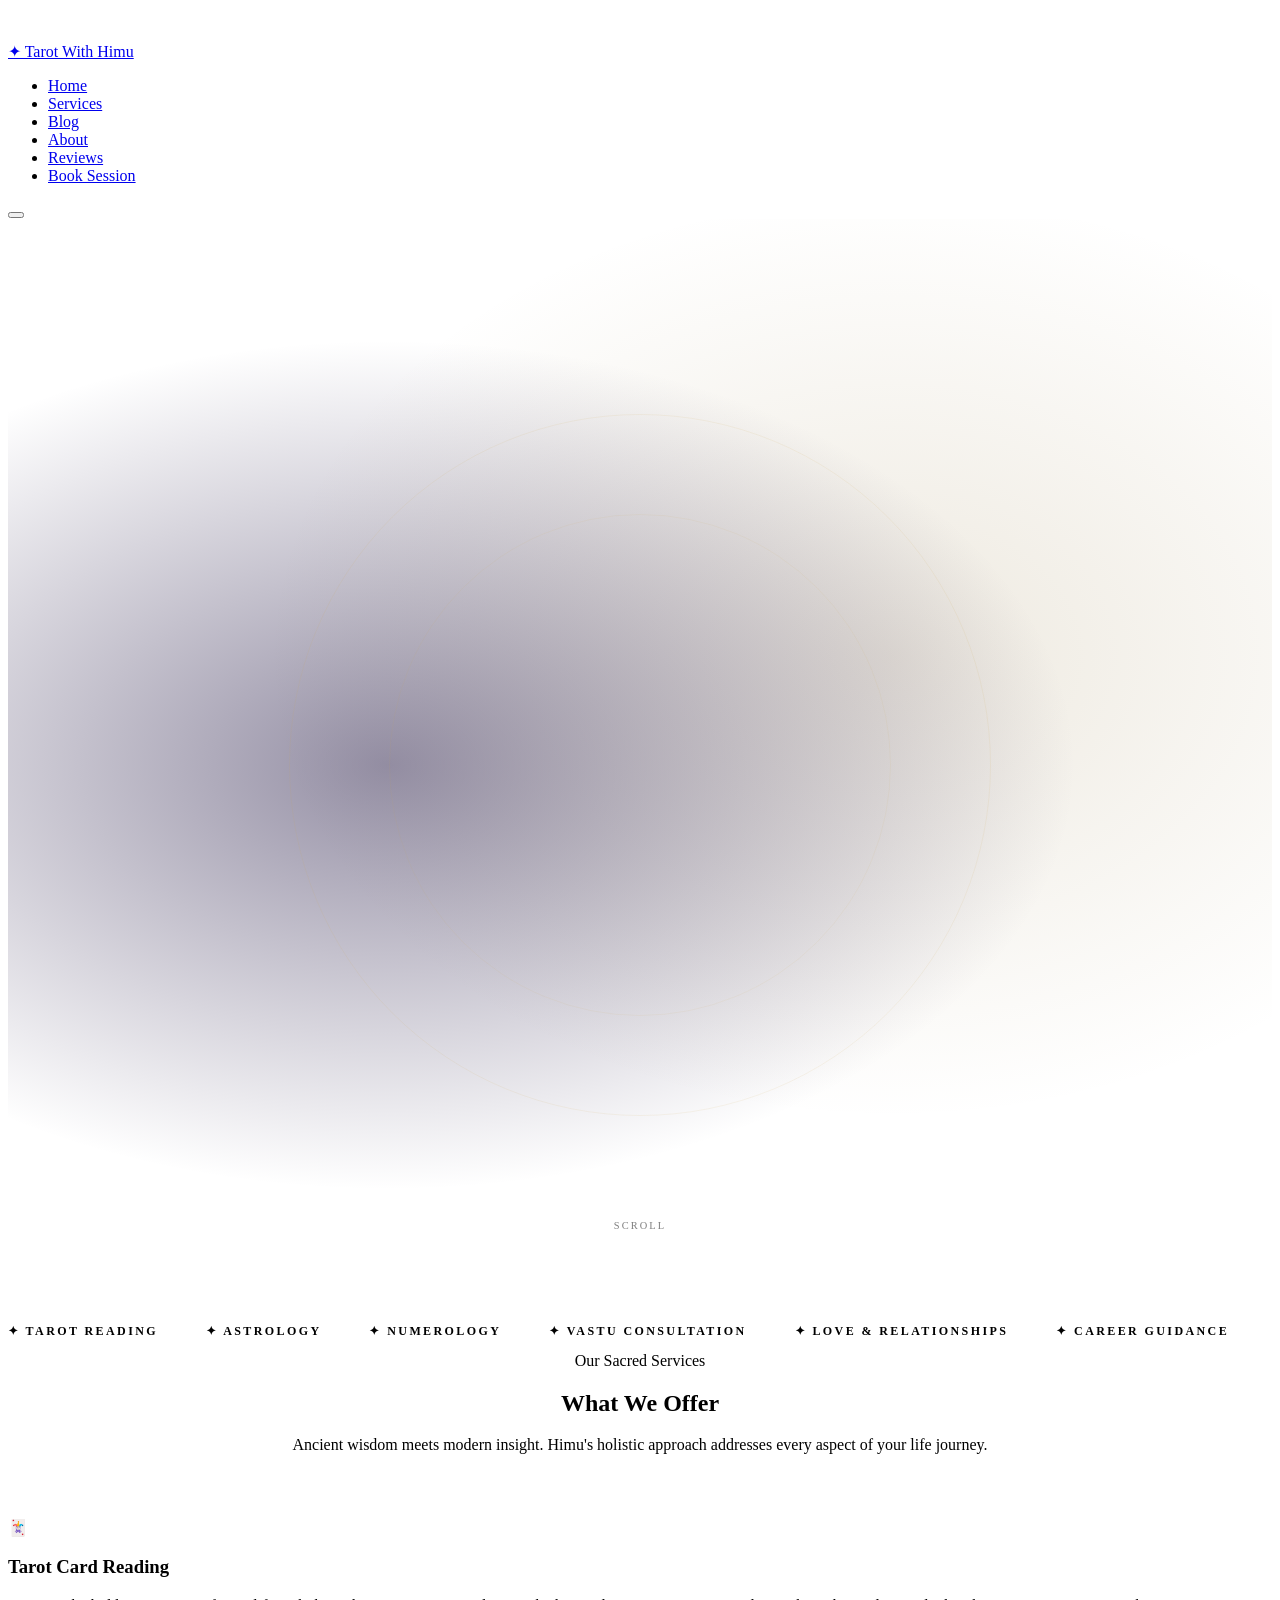
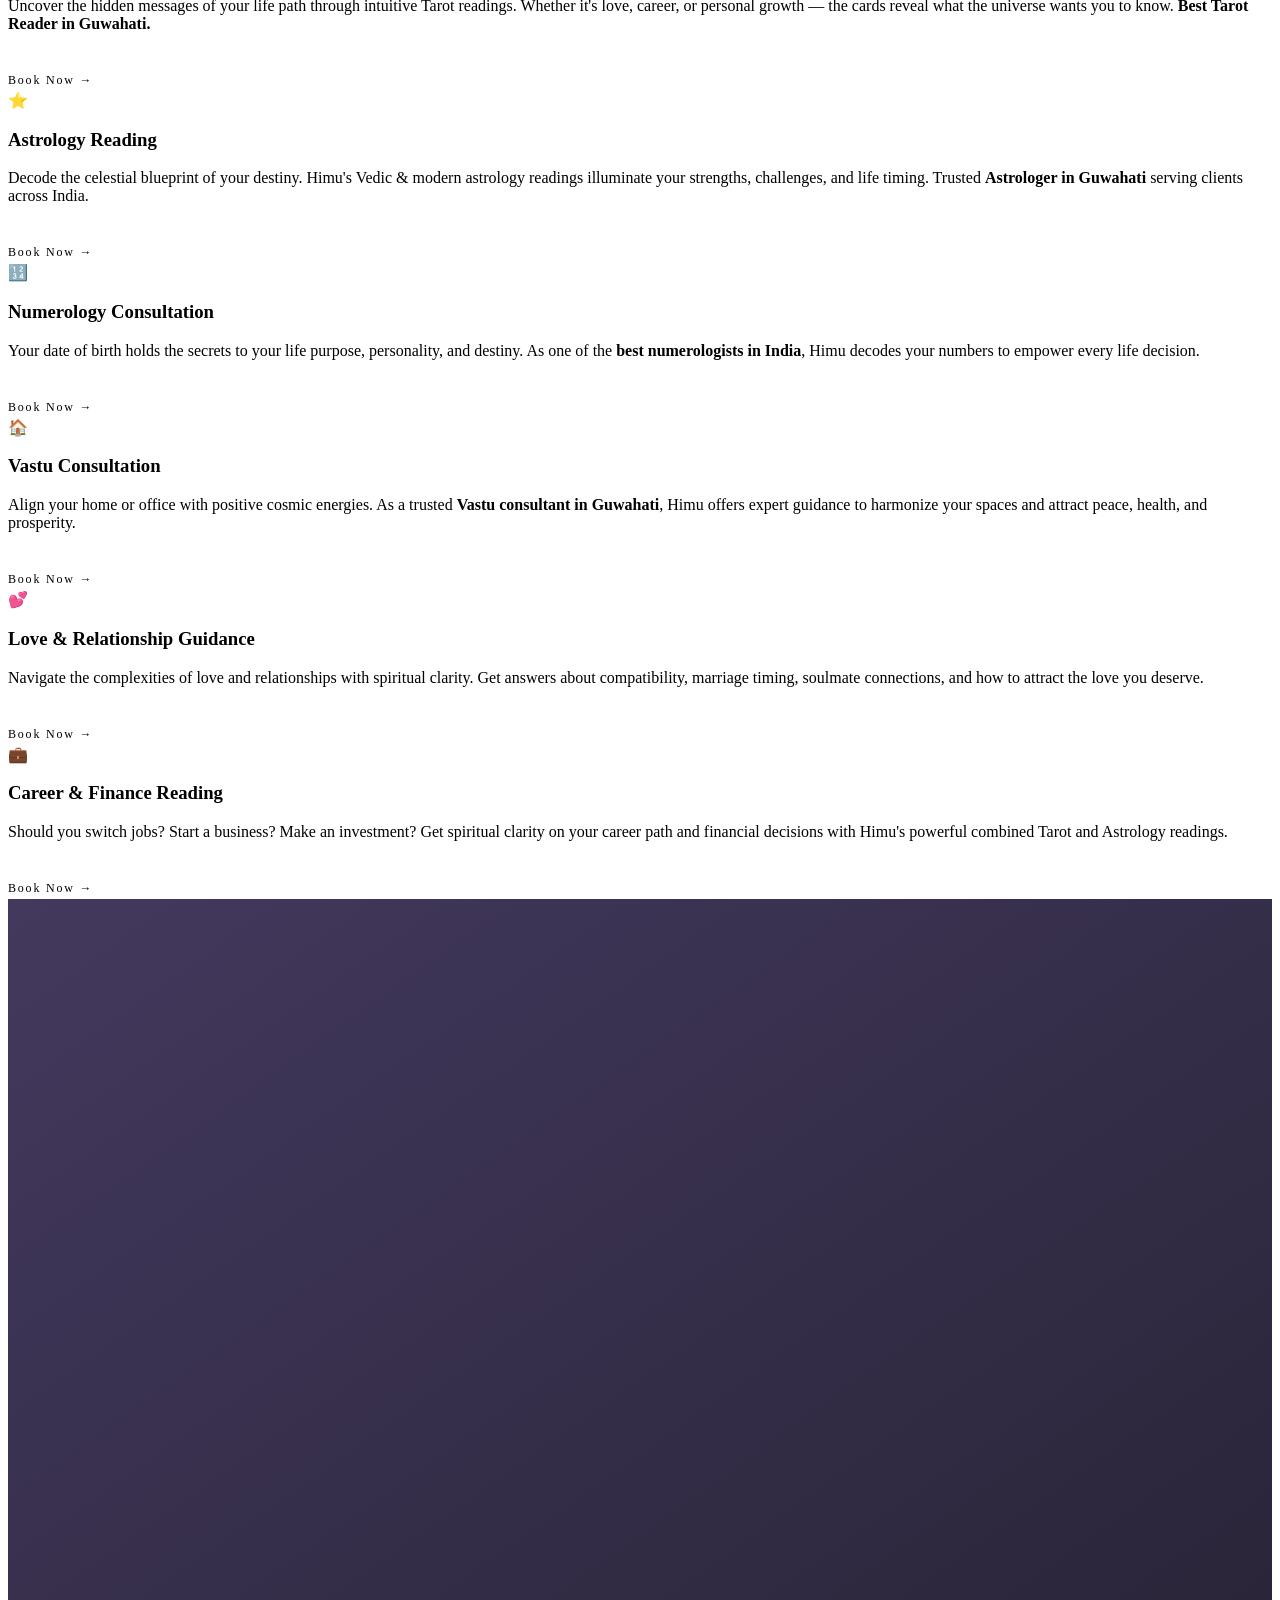
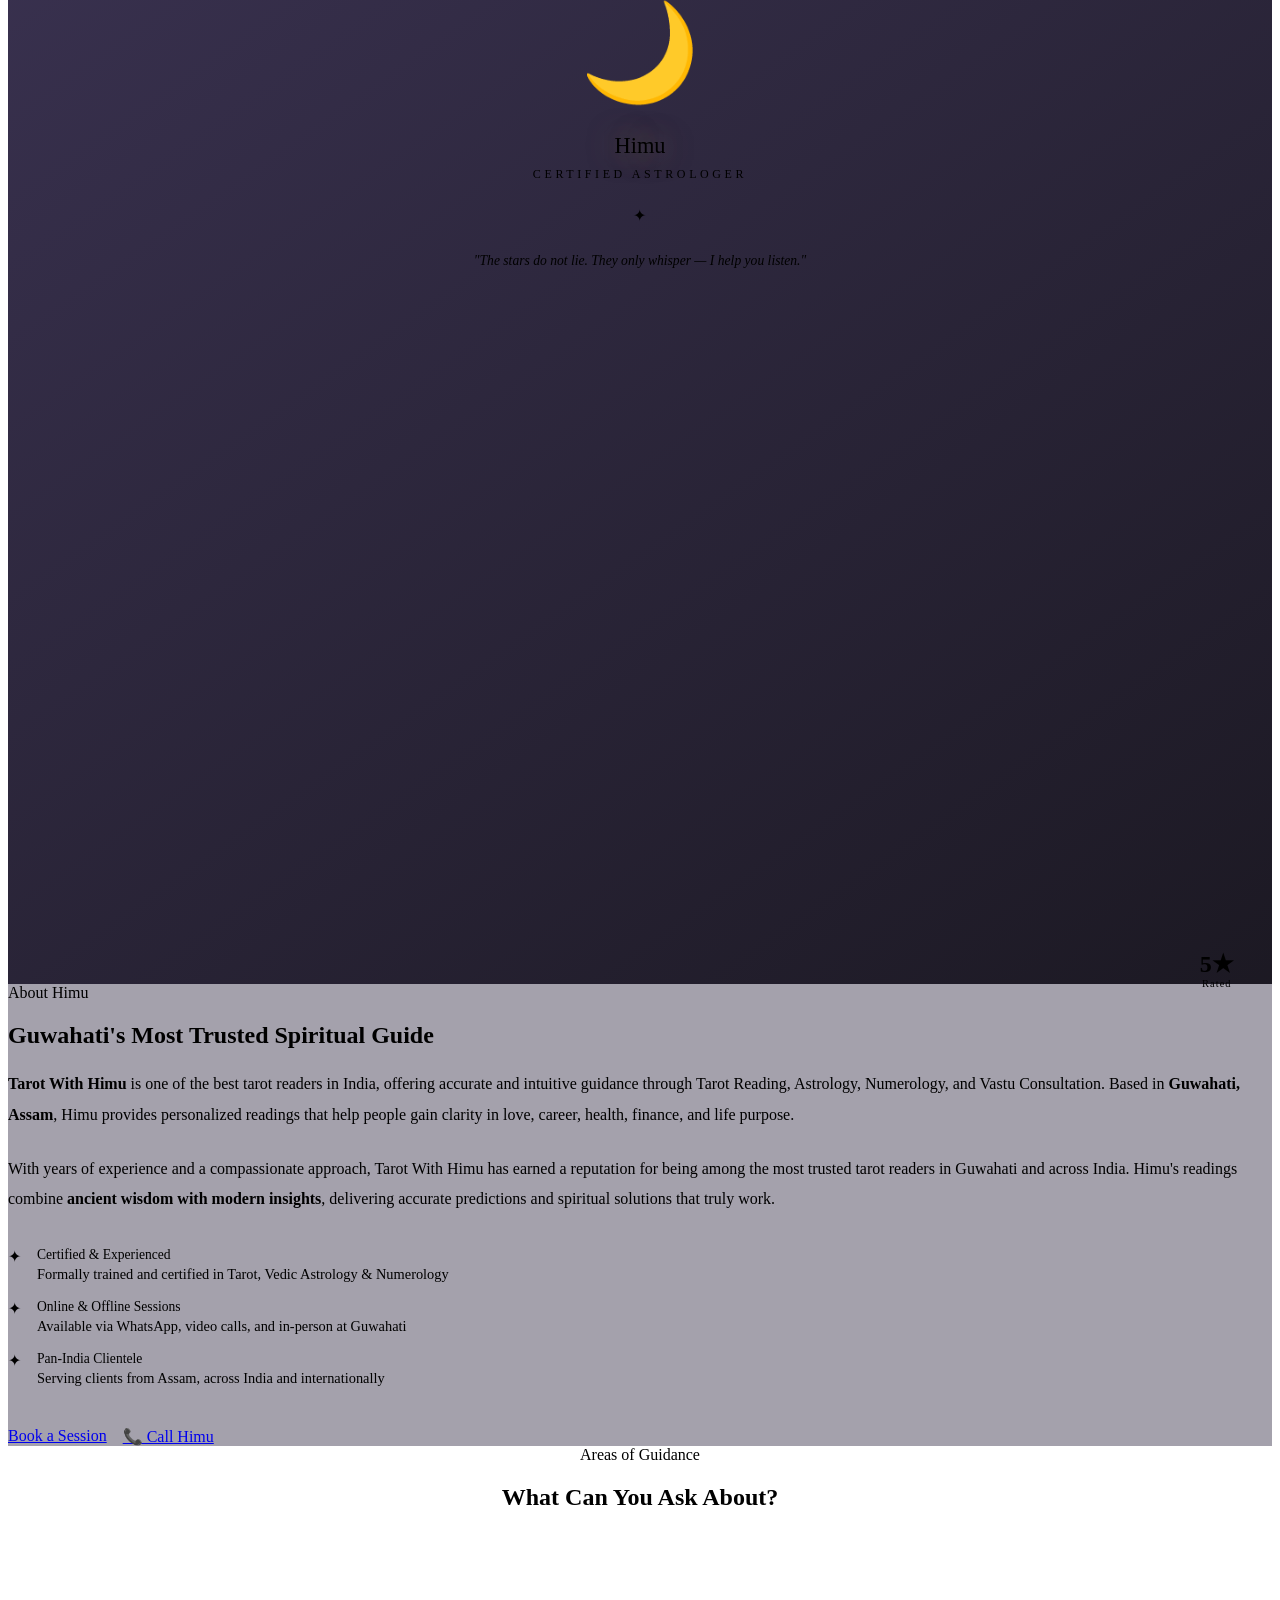
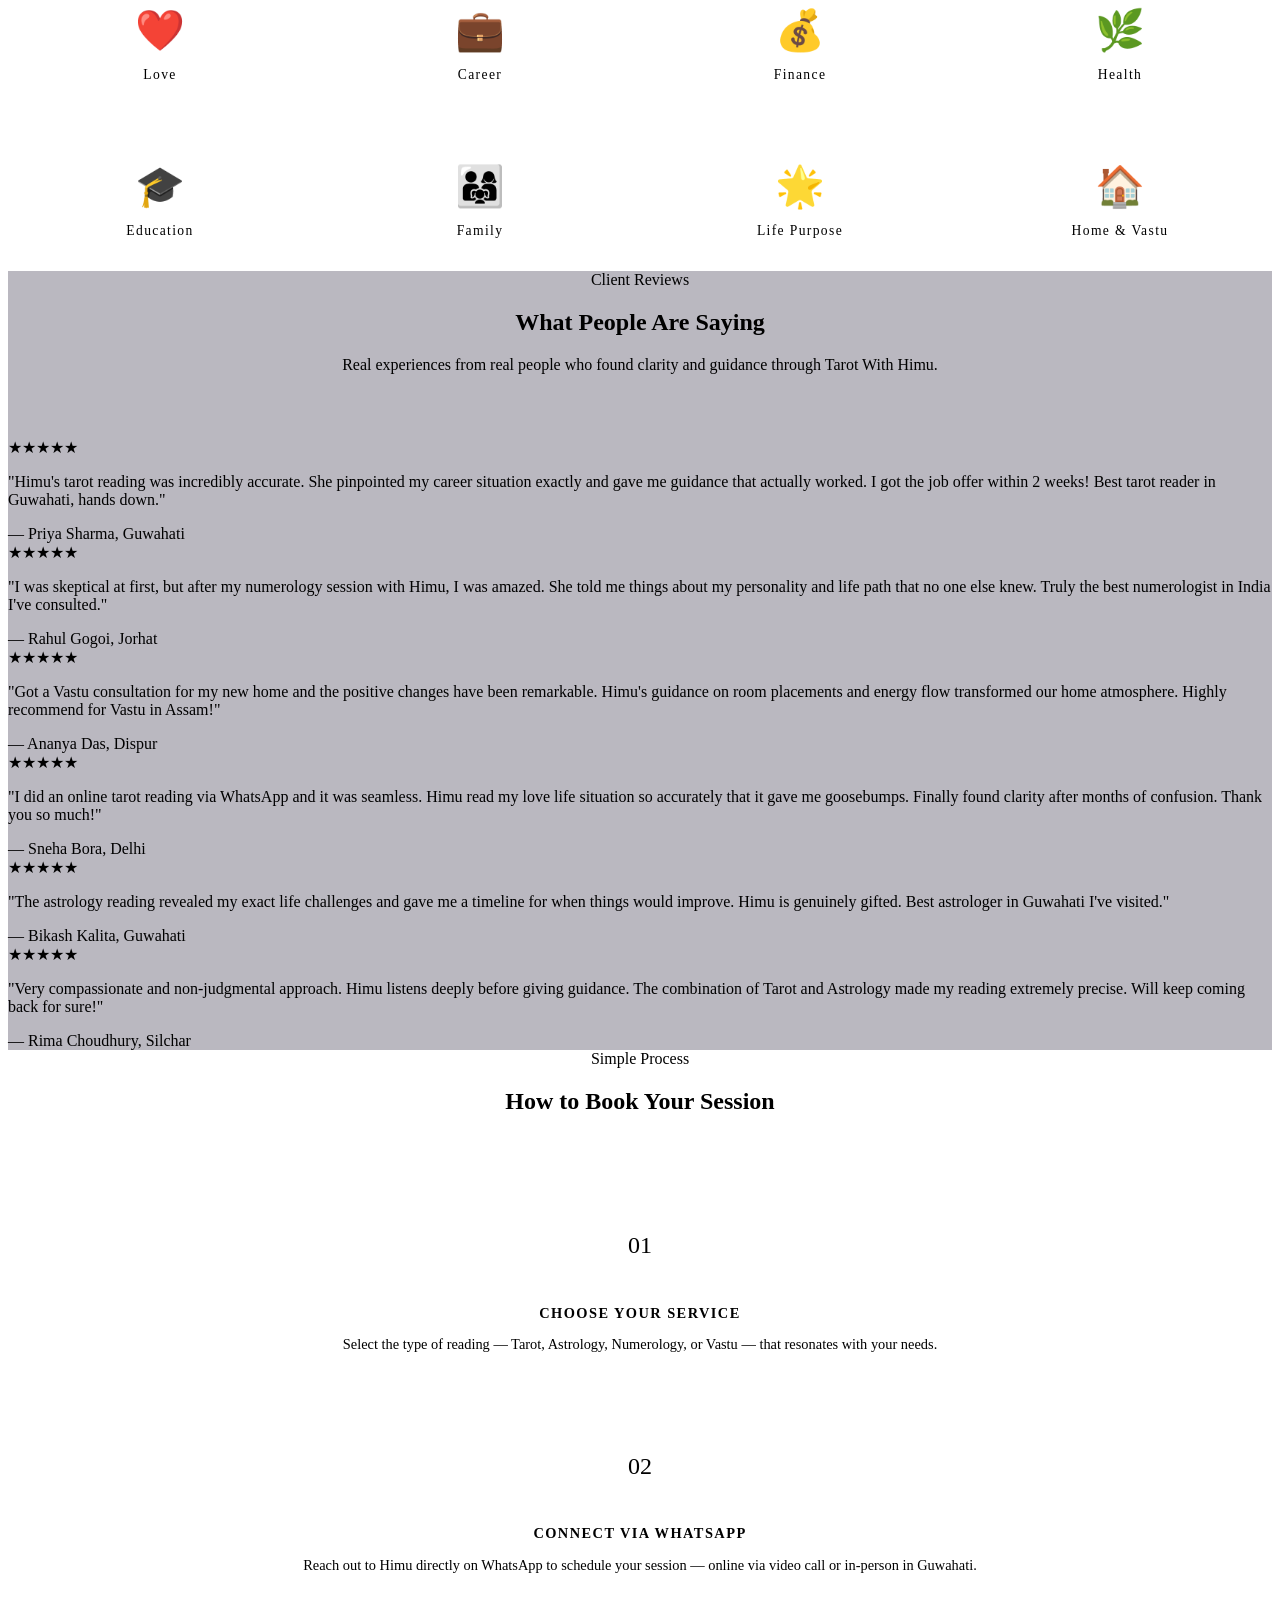
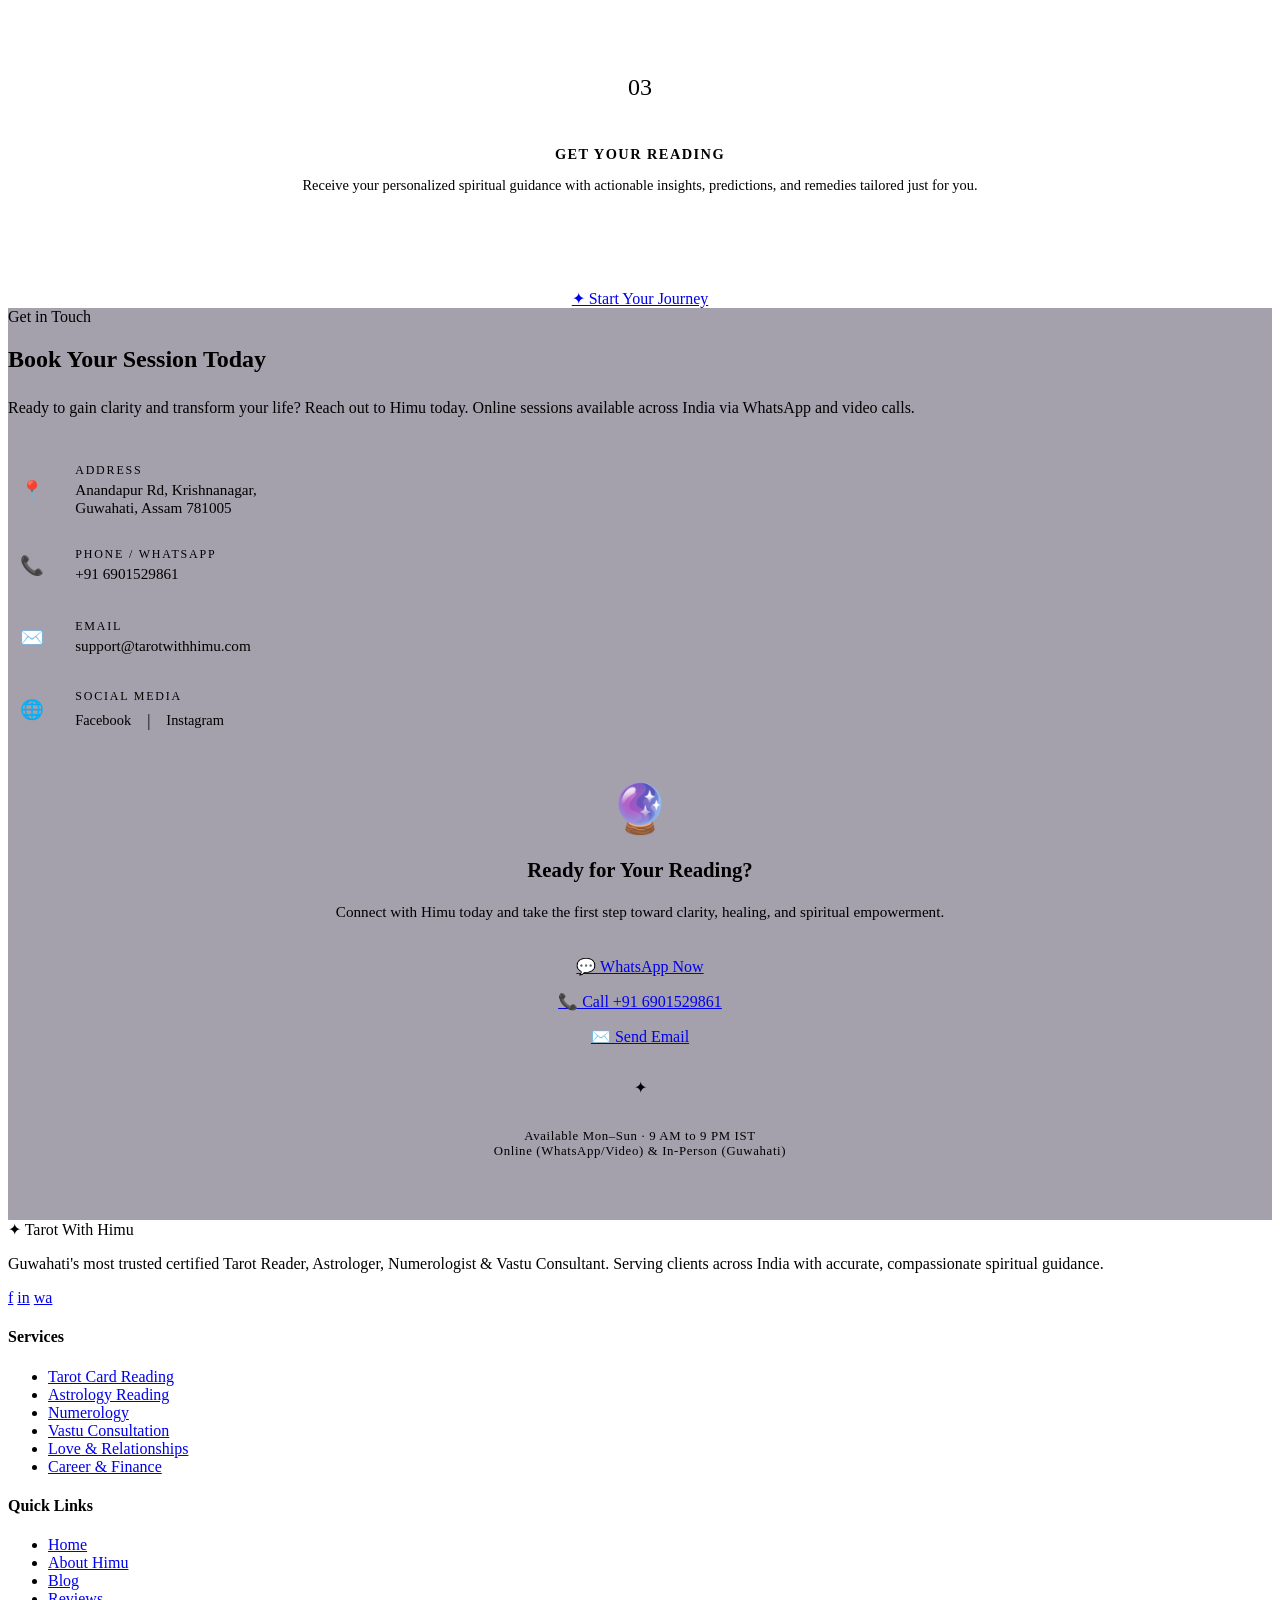
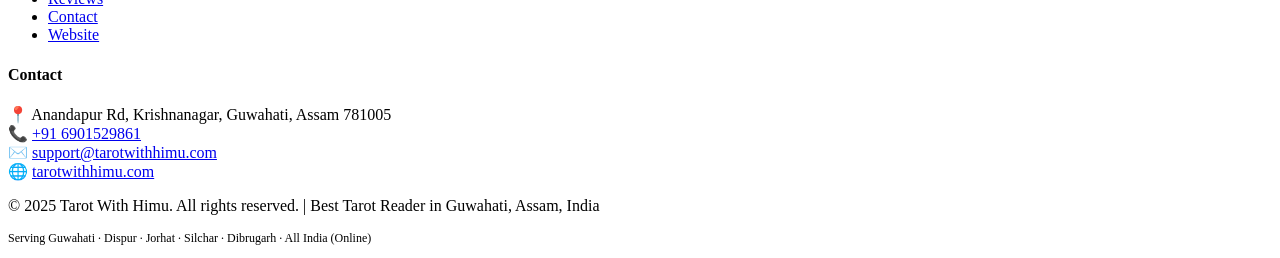
==== index.html @ 401eb9b3 "Create index.html" ====
<!DOCTYPE html>
<html lang="en">
<head>
  <meta charset="UTF-8" />
  <meta name="viewport" content="width=device-width, initial-scale=1.0" />

  <!-- ===== PRIMARY SEO META ===== -->
  <title>Tarot With Himu | Best Tarot Reader in Guwahati & India | Astrologer Guwahati</title>
  <meta name="description" content="Tarot With Himu – Certified Tarot Reader, Astrologer, Numerologist & Vastu Consultant based in Guwahati, Assam. Get accurate readings for love, career, health & finance. Online & offline sessions available." />
  <meta name="keywords" content="best tarot reader in Guwahati, astrologer in Guwahati, best numerologist India, Vastu consultant Guwahati, tarot card reading Guwahati, astrology reading India, tarot reader India, Himu astrologer Guwahati, tarot reading Assam, spiritual guidance Guwahati" />
  <meta name="robots" content="index, follow" />
  <meta name="author" content="Tarot With Himu" />
  <link rel="canonical" href="https://tarotwithhimu.com/" />

  <!-- ===== GEO / LOCAL SEO ===== -->
  <meta name="geo.region" content="IN-AS" />
  <meta name="geo.placename" content="Guwahati, Assam, India" />
  <meta name="geo.position" content="26.1445;91.7362" />
  <meta name="ICBM" content="26.1445, 91.7362" />

  <!-- ===== OPEN GRAPH ===== -->
  <meta property="og:type" content="website" />
  <meta property="og:url" content="https://tarotwithhimu.com/" />
  <meta property="og:title" content="Tarot With Himu | Best Tarot Reader & Astrologer in Guwahati" />
  <meta property="og:description" content="Certified Tarot Reader, Astrologer, Numerologist & Vastu Consultant in Guwahati. Accurate readings for love, career & life purpose." />
  <meta property="og:image" content="https://tarotwithhimu.com/og-image.jpg" />
  <meta property="og:locale" content="en_IN" />

  <!-- ===== TWITTER CARD ===== -->
  <meta name="twitter:card" content="summary_large_image" />
  <meta name="twitter:title" content="Tarot With Himu | Best Tarot Reader in Guwahati" />
  <meta name="twitter:description" content="Accurate Tarot, Astrology, Numerology & Vastu readings by certified expert Himu. Based in Guwahati, serving all India online." />

  <!-- ===== LOCAL BUSINESS SCHEMA ===== -->
  <script type="application/ld+json">
  {
    "@context": "https://schema.org",
    "@type": "LocalBusiness",
    "name": "Tarot With Himu",
    "description": "Certified Tarot Reader, Astrologer, Numerologist and Vastu Consultant in Guwahati, Assam, India. Specializing in Tarot Card Reading, Astrology, Numerology, and Vastu Consultation.",
    "url": "https://tarotwithhimu.com",
    "telephone": "+916901529861",
    "email": "support@tarotwithhimu.com",
    "address": {
      "@type": "PostalAddress",
      "streetAddress": "Anandapur Rd, Krishnanagar",
      "addressLocality": "Guwahati",
      "addressRegion": "Assam",
      "postalCode": "781005",
      "addressCountry": "IN"
    },
    "geo": {
      "@type": "GeoCoordinates",
      "latitude": 26.1445,
      "longitude": 91.7362
    },
    "image": "https://tarotwithhimu.com/og-image.jpg",
    "sameAs": [
      "https://www.facebook.com/tarotwithhimu",
      "https://www.instagram.com/tarotwithhimu"
    ],
    "openingHours": "Mo-Su 09:00-21:00",
    "priceRange": "₹₹",
    "serviceArea": {
      "@type": "Country",
      "name": "India"
    },
    "hasOfferCatalog": {
      "@type": "OfferCatalog",
      "name": "Spiritual Consultation Services",
      "itemListElement": [
        { "@type": "Offer", "itemOffered": { "@type": "Service", "name": "Tarot Card Reading" } },
        { "@type": "Offer", "itemOffered": { "@type": "Service", "name": "Astrology Reading" } },
        { "@type": "Offer", "itemOffered": { "@type": "Service", "name": "Numerology Consultation" } },
        { "@type": "Offer", "itemOffered": { "@type": "Service", "name": "Vastu Consultation" } }
      ]
    },
    "aggregateRating": {
      "@type": "AggregateRating",
      "ratingValue": "4.9",
      "reviewCount": "200"
    }
  }
  </script>

  <!-- ===== BREADCRUMB SCHEMA ===== -->
  <script type="application/ld+json">
  {
    "@context": "https://schema.org",
    "@type": "BreadcrumbList",
    "itemListElement": [{
      "@type": "ListItem",
      "position": 1,
      "name": "Home",
      "item": "https://tarotwithhimu.com/"
    }]
  }
  </script>

  <link rel="stylesheet" href="style.css" />
  <link rel="preconnect" href="https://fonts.googleapis.com" />
  <link rel="preconnect" href="https://fonts.gstatic.com" crossorigin />
</head>

<body>

<!-- WhatsApp Float -->
<a href="https://wa.me/916901529861?text=Hello%20Himu,%20I%20would%20like%20to%20book%20a%20session"
   class="whatsapp-float" 
   target="_blank" 
   rel="noopener"
   aria-label="Chat on WhatsApp">
  <svg width="30" height="30" viewBox="0 0 24 24" fill="white">
    <path d="M17.472 14.382c-.297-.149-1.758-.867-2.03-.967-.273-.099-.471-.148-.67.15-.197.297-.767.966-.94 1.164-.173.199-.347.223-.644.075-.297-.15-1.255-.463-2.39-1.475-.883-.788-1.48-1.761-1.653-2.059-.173-.297-.018-.458.13-.606.134-.133.298-.347.446-.52.149-.174.198-.298.298-.497.099-.198.05-.371-.025-.52-.075-.149-.669-1.612-.916-2.207-.242-.579-.487-.5-.669-.51-.173-.008-.371-.01-.57-.01-.198 0-.52.074-.792.372-.272.297-1.04 1.016-1.04 2.479 0 1.462 1.065 2.875 1.213 3.074.149.198 2.096 3.2 5.077 4.487.709.306 1.262.489 1.694.625.712.227 1.36.195 1.871.118.571-.085 1.758-.719 2.006-1.413.248-.694.248-1.289.173-1.413-.074-.124-.272-.198-.57-.347m-5.421 7.403h-.004a9.87 9.87 0 01-5.031-1.378l-.361-.214-3.741.982.998-3.648-.235-.374a9.86 9.86 0 01-1.51-5.26c.001-5.45 4.436-9.884 9.888-9.884 2.64 0 5.122 1.03 6.988 2.898a9.825 9.825 0 012.893 6.994c-.003 5.45-4.437 9.884-9.885 9.884m8.413-18.297A11.815 11.815 0 0012.05 0C5.495 0 .16 5.335.157 11.892c0 2.096.547 4.142 1.588 5.945L.057 24l6.305-1.654a11.882 11.882 0 005.683 1.448h.005c6.554 0 11.89-5.335 11.893-11.893a11.821 11.821 0 00-3.48-8.413z"/>
  </svg>
</a>

<!-- ===== NAVIGATION ===== -->
<nav id="navbar">
  <a href="index.html" class="nav-brand">✦ Tarot With Himu</a>
  <ul class="nav-links" id="navLinks">
    <li><a href="index.html">Home</a></li>
    <li><a href="index.html#services">Services</a></li>
    <li><a href="blog.html">Blog</a></li>
    <li><a href="index.html#about">About</a></li>
    <li><a href="index.html#testimonials">Reviews</a></li>
    <li><a href="index.html#contact" class="nav-cta">Book Session</a></li>
  </ul>
  <button class="hamburger" id="hamburger" aria-label="Menu">
    <span></span><span></span><span></span>
  </button>
</nav>

<!-- ===== HERO ===== -->
<header id="hero" style="
  min-height: 100vh;
  display: flex;
  align-items: center;
  justify-content: center;
  text-align: center;
  position: relative;
  overflow: hidden;
  padding: 8rem 2rem 4rem;
">

  <!-- Animated background orbs -->
  <div style="
    position: absolute; inset: 0;
    background:
      radial-gradient(ellipse at 30% 50%, rgba(42,31,74,0.5) 0%, transparent 55%),
      radial-gradient(ellipse at 70% 40%, rgba(138,108,42,0.15) 0%, transparent 50%);
    z-index: 0;
  "></div>

  <!-- Mystical circle graphic -->
  <div style="
    position: absolute;
    width: 700px; height: 700px;
    border: 1px solid rgba(201,168,76,0.1);
    border-radius: 50%;
    top: 50%; left: 50%;
    transform: translate(-50%, -50%);
    animation: spin 60s linear infinite;
  "></div>
  <div style="
    position: absolute;
    width: 500px; height: 500px;
    border: 1px solid rgba(201,168,76,0.08);
    border-radius: 50%;
    top: 50%; left: 50%;
    transform: translate(-50%, -50%);
    animation: spin 40s linear infinite reverse;
  "></div>

  <div style="position: relative; z-index: 1; max-width: 900px;">
    <div style="
      font-family: 'Cinzel', serif;
      font-size: 0.7rem;
      letter-spacing: 0.4em;
      color: var(--gold);
      text-transform: uppercase;
      margin-bottom: 2rem;
      opacity: 0;
      animation: fadeInUp 0.8s 0.2s ease forwards;
    ">✦ Certified Tarot Reader · Astrologer · Guwahati, Assam ✦</div>

    <h1 style="
      font-family: 'Cinzel Decorative', serif;
      font-size: clamp(2.5rem, 7vw, 5.5rem);
      color: var(--cream);
      line-height: 1.1;
      margin-bottom: 1rem;
      opacity: 0;
      animation: fadeInUp 0.8s 0.4s ease forwards;
    ">
      <span style="
        background: linear-gradient(135deg, var(--gold-light), var(--gold), var(--gold-dark), var(--gold-light));
        background-size: 200% auto;
        -webkit-background-clip: text;
        -webkit-text-fill-color: transparent;
        background-clip: text;
        animation: shimmer 4s linear infinite;
      ">Tarot With Himu</span>
    </h1>

    <p style="
      font-family: 'Cinzel', serif;
      font-size: clamp(1rem, 2.5vw, 1.5rem);
      color: var(--text-muted);
      letter-spacing: 0.1em;
      margin-bottom: 2.5rem;
      opacity: 0;
      animation: fadeInUp 0.8s 0.6s ease forwards;
    ">Best Tarot Reader in India · Numerology · Vastu · Astrology</p>

    <p style="
      font-size: 1.05rem;
      color: var(--text-muted);
      max-width: 620px;
      margin: 0 auto 3rem;
      line-height: 1.9;
      opacity: 0;
      animation: fadeInUp 0.8s 0.8s ease forwards;
    ">
      Gain clarity in <strong style="color:var(--gold-light)">love, career, health & finance</strong> through accurate, 
      compassionate Tarot readings and spiritual consultations. Online & offline sessions available across India.
    </p>

    <div style="
      display: flex;
      gap: 1.5rem;
      justify-content: center;
      flex-wrap: wrap;
      opacity: 0;
      animation: fadeInUp 0.8s 1s ease forwards;
    ">
      <a href="https://wa.me/916901529861?text=Hello%20Himu,%20I%20would%20like%20to%20book%20a%20session"
         class="btn btn-primary" target="_blank" rel="noopener">
        ✦ Book Your Session
      </a>
      <a href="#services" class="btn btn-outline">Explore Services</a>
    </div>

    <!-- Trust badges -->
    <div style="
      display: flex;
      gap: 2.5rem;
      justify-content: center;
      margin-top: 4rem;
      flex-wrap: wrap;
      opacity: 0;
      animation: fadeInUp 0.8s 1.2s ease forwards;
    ">
      <div style="text-align:center">
        <div style="font-family:'Cinzel Decorative',serif; font-size:1.8rem; color:var(--gold); line-height:1;">500+</div>
        <div style="font-size:0.75rem; letter-spacing:0.2em; color:var(--text-muted); text-transform:uppercase; margin-top:0.3rem;">Happy Clients</div>
      </div>
      <div style="width:1px; background:var(--border);"></div>
      <div style="text-align:center">
        <div style="font-family:'Cinzel Decorative',serif; font-size:1.8rem; color:var(--gold); line-height:1;">5★</div>
        <div style="font-size:0.75rem; letter-spacing:0.2em; color:var(--text-muted); text-transform:uppercase; margin-top:0.3rem;">Average Rating</div>
      </div>
      <div style="width:1px; background:var(--border);"></div>
      <div style="text-align:center">
        <div style="font-family:'Cinzel Decorative',serif; font-size:1.8rem; color:var(--gold); line-height:1;">PAN India</div>
        <div style="font-size:0.75rem; letter-spacing:0.2em; color:var(--text-muted); text-transform:uppercase; margin-top:0.3rem;">Online Sessions</div>
      </div>
    </div>
  </div>

  <!-- Scroll indicator -->
  <div style="
    position: absolute;
    bottom: 2rem; left: 50%;
    transform: translateX(-50%);
    display: flex; flex-direction: column; align-items: center; gap: 0.5rem;
    opacity: 0.5;
    animation: float 2s ease-in-out infinite;
  ">
    <div style="font-family:'Cinzel',serif; font-size:0.65rem; letter-spacing:0.2em; color:var(--text-muted);">SCROLL</div>
    <div style="width:1px; height:40px; background:linear-gradient(to bottom, var(--gold), transparent);"></div>
  </div>
</header>

<!-- ===== MARQUEE STRIP ===== -->
<div style="
  background: linear-gradient(90deg, var(--gold-dark), var(--gold), var(--gold-dark));
  padding: 0.8rem 0;
  overflow: hidden;
  position: relative;
">
  <div style="
    display: flex;
    gap: 3rem;
    white-space: nowrap;
    animation: marquee 20s linear infinite;
    font-family: 'Cinzel', serif;
    font-size: 0.75rem;
    letter-spacing: 0.2em;
    color: var(--deep);
    font-weight: 600;
  " id="marqueeText">
    <span>✦ TAROT READING</span>
    <span>✦ ASTROLOGY</span>
    <span>✦ NUMEROLOGY</span>
    <span>✦ VASTU CONSULTATION</span>
    <span>✦ LOVE & RELATIONSHIPS</span>
    <span>✦ CAREER GUIDANCE</span>
    <span>✦ HEALTH & WELLNESS</span>
    <span>✦ ONLINE SESSIONS</span>
    <span>✦ TAROT READING</span>
    <span>✦ ASTROLOGY</span>
    <span>✦ NUMEROLOGY</span>
    <span>✦ VASTU CONSULTATION</span>
    <span>✦ LOVE & RELATIONSHIPS</span>
    <span>✦ CAREER GUIDANCE</span>
    <span>✦ HEALTH & WELLNESS</span>
    <span>✦ ONLINE SESSIONS</span>
  </div>
  <style>
    @keyframes marquee {
      0% { transform: translateX(0); }
      100% { transform: translateX(-50%); }
    }
  </style>
</div>

<!-- ===== SERVICES ===== -->
<section id="services">
  <div class="container">
    <div style="text-align:center; margin-bottom:4rem;">
      <div class="section-label" style="justify-content:center;">Our Sacred Services</div>
      <h2 class="section-title">What We Offer</h2>
      <p class="section-sub" style="margin:0 auto; text-align:center;">
        Ancient wisdom meets modern insight. Himu's holistic approach addresses every aspect of your life journey.
      </p>
    </div>

    <div class="grid-3">

      <article class="card" itemscope itemtype="https://schema.org/Service">
        <span class="card-icon">🃏</span>
        <h3 class="card-title" itemprop="name">Tarot Card Reading</h3>
        <p class="card-text" itemprop="description">
          Uncover the hidden messages of your life path through intuitive Tarot readings. Whether it's love, 
          career, or personal growth — the cards reveal what the universe wants you to know. 
          <strong style="color:var(--gold-light)">Best Tarot Reader in Guwahati.</strong>
        </p>
        <a href="https://wa.me/916901529861?text=I%20want%20a%20Tarot%20Reading" 
           style="display:inline-block; margin-top:1.5rem; font-family:'Cinzel',serif; font-size:0.75rem; letter-spacing:0.15em; color:var(--gold); text-decoration:none; border-bottom:1px solid var(--border); padding-bottom:3px; transition:all 0.3s;"
           target="_blank" rel="noopener">
          Book Now →
        </a>
      </article>

      <article class="card" itemscope itemtype="https://schema.org/Service">
        <span class="card-icon">⭐</span>
        <h3 class="card-title" itemprop="name">Astrology Reading</h3>
        <p class="card-text" itemprop="description">
          Decode the celestial blueprint of your destiny. Himu's Vedic & modern astrology readings 
          illuminate your strengths, challenges, and life timing. Trusted <strong style="color:var(--gold-light)">Astrologer in Guwahati</strong> 
          serving clients across India.
        </p>
        <a href="https://wa.me/916901529861?text=I%20want%20Astrology%20Reading"
           style="display:inline-block; margin-top:1.5rem; font-family:'Cinzel',serif; font-size:0.75rem; letter-spacing:0.15em; color:var(--gold); text-decoration:none; border-bottom:1px solid var(--border); padding-bottom:3px;"
           target="_blank" rel="noopener">
          Book Now →
        </a>
      </article>

      <article class="card" itemscope itemtype="https://schema.org/Service">
        <span class="card-icon">🔢</span>
        <h3 class="card-title" itemprop="name">Numerology Consultation</h3>
        <p class="card-text" itemprop="description">
          Your date of birth holds the secrets to your life purpose, personality, and destiny. 
          As one of the <strong style="color:var(--gold-light)">best numerologists in India</strong>, Himu decodes your 
          numbers to empower every life decision.
        </p>
        <a href="https://wa.me/916901529861?text=I%20want%20Numerology%20Consultation"
           style="display:inline-block; margin-top:1.5rem; font-family:'Cinzel',serif; font-size:0.75rem; letter-spacing:0.15em; color:var(--gold); text-decoration:none; border-bottom:1px solid var(--border); padding-bottom:3px;"
           target="_blank" rel="noopener">
          Book Now →
        </a>
      </article>

      <article class="card" itemscope itemtype="https://schema.org/Service">
        <span class="card-icon">🏠</span>
        <h3 class="card-title" itemprop="name">Vastu Consultation</h3>
        <p class="card-text" itemprop="description">
          Align your home or office with positive cosmic energies. As a trusted 
          <strong style="color:var(--gold-light)">Vastu consultant in Guwahati</strong>, Himu offers expert guidance 
          to harmonize your spaces and attract peace, health, and prosperity.
        </p>
        <a href="https://wa.me/916901529861?text=I%20want%20Vastu%20Consultation"
           style="display:inline-block; margin-top:1.5rem; font-family:'Cinzel',serif; font-size:0.75rem; letter-spacing:0.15em; color:var(--gold); text-decoration:none; border-bottom:1px solid var(--border); padding-bottom:3px;"
           target="_blank" rel="noopener">
          Book Now →
        </a>
      </article>

      <article class="card" itemscope itemtype="https://schema.org/Service">
        <span class="card-icon">💕</span>
        <h3 class="card-title" itemprop="name">Love & Relationship Guidance</h3>
        <p class="card-text" itemprop="description">
          Navigate the complexities of love and relationships with spiritual clarity. 
          Get answers about compatibility, marriage timing, soulmate connections, and how 
          to attract the love you deserve.
        </p>
        <a href="https://wa.me/916901529861?text=I%20want%20Relationship%20Guidance"
           style="display:inline-block; margin-top:1.5rem; font-family:'Cinzel',serif; font-size:0.75rem; letter-spacing:0.15em; color:var(--gold); text-decoration:none; border-bottom:1px solid var(--border); padding-bottom:3px;"
           target="_blank" rel="noopener">
          Book Now →
        </a>
      </article>

      <article class="card" itemscope itemtype="https://schema.org/Service">
        <span class="card-icon">💼</span>
        <h3 class="card-title" itemprop="name">Career & Finance Reading</h3>
        <p class="card-text" itemprop="description">
          Should you switch jobs? Start a business? Make an investment? 
          Get spiritual clarity on your career path and financial decisions with 
          Himu's powerful combined Tarot and Astrology readings.
        </p>
        <a href="https://wa.me/916901529861?text=I%20want%20Career%20Reading"
           style="display:inline-block; margin-top:1.5rem; font-family:'Cinzel',serif; font-size:0.75rem; letter-spacing:0.15em; color:var(--gold); text-decoration:none; border-bottom:1px solid var(--border); padding-bottom:3px;"
           target="_blank" rel="noopener">
          Book Now →
        </a>
      </article>

    </div>
  </div>
</section>

<!-- ===== ABOUT ===== -->
<section id="about" style="background: rgba(28,21,48,0.4);">
  <div class="container">
    <div class="grid-2" style="align-items:center; gap:5rem;">

      <!-- Visual side -->
      <div style="position:relative;">
        <div style="
          width: 100%;
          aspect-ratio: 3/4;
          background: linear-gradient(145deg, rgba(42,31,74,0.8), rgba(13,10,20,0.9));
          border: 1px solid var(--border);
          display: flex; align-items: center; justify-content: center;
          position: relative;
          overflow: hidden;
        ">
          <!-- Tarot-inspired decorative element -->
          <div style="text-align:center; padding:3rem;">
            <div style="font-size:6rem; animation:float 4s ease-in-out infinite;">🌙</div>
            <div style="
              font-family:'Cinzel Decorative',serif;
              font-size:1.4rem;
              color:var(--gold);
              margin-top:1.5rem;
              text-shadow: 0 0 30px rgba(201,168,76,0.5);
              animation:glow 3s ease-in-out infinite;
            ">Himu</div>
            <div style="font-family:'Cinzel',serif; font-size:0.75rem; letter-spacing:0.3em; color:var(--text-muted); margin-top:0.5rem; text-transform:uppercase;">Certified Astrologer</div>
            <div class="divider" style="margin:1.5rem 0;">
              <div class="divider-line"></div>
              <div class="divider-star">✦</div>
              <div class="divider-line"></div>
            </div>
            <p style="font-size:0.85rem; color:var(--text-muted); line-height:1.8; font-style:italic;">
              "The stars do not lie. They only whisper — I help you listen."
            </p>
          </div>
          <!-- Corner accents -->
          <div style="position:absolute; top:1rem; left:1rem; width:30px; height:30px; border-top:2px solid var(--gold); border-left:2px solid var(--gold);"></div>
          <div style="position:absolute; top:1rem; right:1rem; width:30px; height:30px; border-top:2px solid var(--gold); border-right:2px solid var(--gold);"></div>
          <div style="position:absolute; bottom:1rem; left:1rem; width:30px; height:30px; border-bottom:2px solid var(--gold); border-left:2px solid var(--gold);"></div>
          <div style="position:absolute; bottom:1rem; right:1rem; width:30px; height:30px; border-bottom:2px solid var(--gold); border-right:2px solid var(--gold);"></div>
        </div>
        <!-- Floating badge -->
        <div style="
          position:absolute; bottom:-1.5rem; right:-1.5rem;
          background: linear-gradient(135deg, var(--gold-dark), var(--gold));
          color: var(--deep);
          padding: 1.2rem;
          text-align:center;
          min-width:120px;
          font-family:'Cinzel Decorative',serif;
        ">
          <div style="font-size:1.5rem; font-weight:900;">5★</div>
          <div style="font-size:0.65rem; letter-spacing:0.1em; font-family:'Cinzel',serif;">Rated</div>
        </div>
      </div>

      <!-- Text side -->
      <div>
        <div class="section-label">About Himu</div>
        <h2 class="section-title">Guwahati's Most Trusted Spiritual Guide</h2>

        <p style="font-size:1rem; color:var(--text-muted); line-height:1.9; margin-bottom:1.5rem;">
          <strong style="color:var(--gold-light)">Tarot With Himu</strong> is one of the best tarot readers in India, 
          offering accurate and intuitive guidance through Tarot Reading, Astrology, Numerology, and Vastu Consultation. 
          Based in <strong style="color:var(--gold-light)">Guwahati, Assam</strong>, Himu provides personalized readings 
          that help people gain clarity in love, career, health, finance, and life purpose.
        </p>

        <p style="font-size:1rem; color:var(--text-muted); line-height:1.9; margin-bottom:2rem;">
          With years of experience and a compassionate approach, Tarot With Himu has earned a reputation for 
          being among the most trusted tarot readers in Guwahati and across India. Himu's readings combine 
          <strong style="color:var(--gold-light)">ancient wisdom with modern insights</strong>, delivering 
          accurate predictions and spiritual solutions that truly work.
        </p>

        <!-- Feature list -->
        <div style="display:flex; flex-direction:column; gap:1rem; margin-bottom:2.5rem;">
          <div style="display:flex; gap:1rem; align-items:flex-start;">
            <span style="color:var(--gold); font-size:1rem; flex-shrink:0;">✦</span>
            <div>
              <div style="font-family:'Cinzel',serif; font-size:0.85rem; color:var(--gold-light); margin-bottom:0.2rem;">Certified & Experienced</div>
              <div style="font-size:0.9rem; color:var(--text-muted);">Formally trained and certified in Tarot, Vedic Astrology & Numerology</div>
            </div>
          </div>
          <div style="display:flex; gap:1rem; align-items:flex-start;">
            <span style="color:var(--gold); font-size:1rem; flex-shrink:0;">✦</span>
            <div>
              <div style="font-family:'Cinzel',serif; font-size:0.85rem; color:var(--gold-light); margin-bottom:0.2rem;">Online & Offline Sessions</div>
              <div style="font-size:0.9rem; color:var(--text-muted);">Available via WhatsApp, video calls, and in-person at Guwahati</div>
            </div>
          </div>
          <div style="display:flex; gap:1rem; align-items:flex-start;">
            <span style="color:var(--gold); font-size:1rem; flex-shrink:0;">✦</span>
            <div>
              <div style="font-family:'Cinzel',serif; font-size:0.85rem; color:var(--gold-light); margin-bottom:0.2rem;">Pan-India Clientele</div>
              <div style="font-size:0.9rem; color:var(--text-muted);">Serving clients from Assam, across India and internationally</div>
            </div>
          </div>
        </div>

        <div style="display:flex; gap:1rem; flex-wrap:wrap;">
          <a href="https://wa.me/916901529861" class="btn btn-primary" target="_blank" rel="noopener">Book a Session</a>
          <a href="tel:+916901529861" class="btn btn-outline">📞 Call Himu</a>
        </div>
      </div>

    </div>
  </div>
</section>

<!-- ===== TOPICS / LIFE AREAS ===== -->
<section>
  <div class="container">
    <div style="text-align:center; margin-bottom:4rem;">
      <div class="section-label" style="justify-content:center;">Areas of Guidance</div>
      <h2 class="section-title">What Can You Ask About?</h2>
    </div>

    <div style="display:grid; grid-template-columns:repeat(4,1fr); gap:1rem;">
      <div class="card" style="text-align:center; padding:2rem 1rem;">
        <div style="font-size:2.5rem; margin-bottom:0.8rem;">❤️</div>
        <div style="font-family:'Cinzel',serif; font-size:0.85rem; letter-spacing:0.1em; color:var(--gold-light);">Love</div>
      </div>
      <div class="card" style="text-align:center; padding:2rem 1rem;">
        <div style="font-size:2.5rem; margin-bottom:0.8rem;">💼</div>
        <div style="font-family:'Cinzel',serif; font-size:0.85rem; letter-spacing:0.1em; color:var(--gold-light);">Career</div>
      </div>
      <div class="card" style="text-align:center; padding:2rem 1rem;">
        <div style="font-size:2.5rem; margin-bottom:0.8rem;">💰</div>
        <div style="font-family:'Cinzel',serif; font-size:0.85rem; letter-spacing:0.1em; color:var(--gold-light);">Finance</div>
      </div>
      <div class="card" style="text-align:center; padding:2rem 1rem;">
        <div style="font-size:2.5rem; margin-bottom:0.8rem;">🌿</div>
        <div style="font-family:'Cinzel',serif; font-size:0.85rem; letter-spacing:0.1em; color:var(--gold-light);">Health</div>
      </div>
      <div class="card" style="text-align:center; padding:2rem 1rem;">
        <div style="font-size:2.5rem; margin-bottom:0.8rem;">🎓</div>
        <div style="font-family:'Cinzel',serif; font-size:0.85rem; letter-spacing:0.1em; color:var(--gold-light);">Education</div>
      </div>
      <div class="card" style="text-align:center; padding:2rem 1rem;">
        <div style="font-size:2.5rem; margin-bottom:0.8rem;">👨‍👩‍👧</div>
        <div style="font-family:'Cinzel',serif; font-size:0.85rem; letter-spacing:0.1em; color:var(--gold-light);">Family</div>
      </div>
      <div class="card" style="text-align:center; padding:2rem 1rem;">
        <div style="font-size:2.5rem; margin-bottom:0.8rem;">🌟</div>
        <div style="font-family:'Cinzel',serif; font-size:0.85rem; letter-spacing:0.1em; color:var(--gold-light);">Life Purpose</div>
      </div>
      <div class="card" style="text-align:center; padding:2rem 1rem;">
        <div style="font-size:2.5rem; margin-bottom:0.8rem;">🏠</div>
        <div style="font-family:'Cinzel',serif; font-size:0.85rem; letter-spacing:0.1em; color:var(--gold-light);">Home & Vastu</div>
      </div>
    </div>

    <style>
      @media (max-width:768px) {
        #topics-grid { grid-template-columns: repeat(2,1fr) !important; }
      }
    </style>
  </div>
</section>

<!-- ===== TESTIMONIALS ===== -->
<section id="testimonials" style="background:rgba(28,21,48,0.3);">
  <div class="container">
    <div style="text-align:center; margin-bottom:4rem;">
      <div class="section-label" style="justify-content:center;">Client Reviews</div>
      <h2 class="section-title">What People Are Saying</h2>
      <p class="section-sub" style="margin:0 auto; text-align:center;">
        Real experiences from real people who found clarity and guidance through Tarot With Himu.
      </p>
    </div>

    <div class="grid-3" itemscope itemtype="https://schema.org/AggregateRating">
      <meta itemprop="ratingValue" content="4.9" />
      <meta itemprop="reviewCount" content="200" />

      <div class="testimonial-card" itemscope itemtype="https://schema.org/Review">
        <div class="testimonial-stars">★★★★★</div>
        <p class="testimonial-text" itemprop="reviewBody">
          "Himu's tarot reading was incredibly accurate. She pinpointed my career situation exactly 
          and gave me guidance that actually worked. I got the job offer within 2 weeks! 
          Best tarot reader in Guwahati, hands down."
        </p>
        <div class="testimonial-author" itemprop="author">— Priya Sharma, Guwahati</div>
      </div>

      <div class="testimonial-card" itemscope itemtype="https://schema.org/Review">
        <div class="testimonial-stars">★★★★★</div>
        <p class="testimonial-text" itemprop="reviewBody">
          "I was skeptical at first, but after my numerology session with Himu, I was amazed. 
          She told me things about my personality and life path that no one else knew. 
          Truly the best numerologist in India I've consulted."
        </p>
        <div class="testimonial-author" itemprop="author">— Rahul Gogoi, Jorhat</div>
      </div>

      <div class="testimonial-card" itemscope itemtype="https://schema.org/Review">
        <div class="testimonial-stars">★★★★★</div>
        <p class="testimonial-text" itemprop="reviewBody">
          "Got a Vastu consultation for my new home and the positive changes have been remarkable. 
          Himu's guidance on room placements and energy flow transformed our home atmosphere. 
          Highly recommend for Vastu in Assam!"
        </p>
        <div class="testimonial-author" itemprop="author">— Ananya Das, Dispur</div>
      </div>

      <div class="testimonial-card" itemscope itemtype="https://schema.org/Review">
        <div class="testimonial-stars">★★★★★</div>
        <p class="testimonial-text" itemprop="reviewBody">
          "I did an online tarot reading via WhatsApp and it was seamless. 
          Himu read my love life situation so accurately that it gave me goosebumps. 
          Finally found clarity after months of confusion. Thank you so much!"
        </p>
        <div class="testimonial-author" itemprop="author">— Sneha Bora, Delhi</div>
      </div>

      <div class="testimonial-card" itemscope itemtype="https://schema.org/Review">
        <div class="testimonial-stars">★★★★★</div>
        <p class="testimonial-text" itemprop="reviewBody">
          "The astrology reading revealed my exact life challenges and gave me a timeline for when 
          things would improve. Himu is genuinely gifted. Best astrologer in Guwahati I've visited."
        </p>
        <div class="testimonial-author" itemprop="author">— Bikash Kalita, Guwahati</div>
      </div>

      <div class="testimonial-card" itemscope itemtype="https://schema.org/Review">
        <div class="testimonial-stars">★★★★★</div>
        <p class="testimonial-text" itemprop="reviewBody">
          "Very compassionate and non-judgmental approach. Himu listens deeply before giving guidance. 
          The combination of Tarot and Astrology made my reading extremely precise. 
          Will keep coming back for sure!"
        </p>
        <div class="testimonial-author" itemprop="author">— Rima Choudhury, Silchar</div>
      </div>
    </div>
  </div>
</section>

<!-- ===== HOW IT WORKS ===== -->
<section>
  <div class="container">
    <div style="text-align:center; margin-bottom:4rem;">
      <div class="section-label" style="justify-content:center;">Simple Process</div>
      <h2 class="section-title">How to Book Your Session</h2>
    </div>

    <div class="grid-3">
      <div style="text-align:center; padding:2rem;">
        <div style="
          width:70px; height:70px;
          border:2px solid var(--gold);
          border-radius:50%;
          display:flex; align-items:center; justify-content:center;
          margin:0 auto 1.5rem;
          font-family:'Cinzel Decorative',serif;
          font-size:1.5rem;
          color:var(--gold);
          position:relative;
        ">01</div>
        <h3 style="font-family:'Cinzel',serif; font-size:0.9rem; letter-spacing:0.1em; color:var(--gold-light); margin-bottom:0.8rem; text-transform:uppercase;">Choose Your Service</h3>
        <p style="font-size:0.9rem; color:var(--text-muted);">Select the type of reading — Tarot, Astrology, Numerology, or Vastu — that resonates with your needs.</p>
      </div>

      <div style="text-align:center; padding:2rem;">
        <div style="
          width:70px; height:70px;
          border:2px solid var(--gold);
          border-radius:50%;
          display:flex; align-items:center; justify-content:center;
          margin:0 auto 1.5rem;
          font-family:'Cinzel Decorative',serif;
          font-size:1.5rem;
          color:var(--gold);
        ">02</div>
        <h3 style="font-family:'Cinzel',serif; font-size:0.9rem; letter-spacing:0.1em; color:var(--gold-light); margin-bottom:0.8rem; text-transform:uppercase;">Connect via WhatsApp</h3>
        <p style="font-size:0.9rem; color:var(--text-muted);">Reach out to Himu directly on WhatsApp to schedule your session — online via video call or in-person in Guwahati.</p>
      </div>

      <div style="text-align:center; padding:2rem;">
        <div style="
          width:70px; height:70px;
          border:2px solid var(--gold);
          border-radius:50%;
          display:flex; align-items:center; justify-content:center;
          margin:0 auto 1.5rem;
          font-family:'Cinzel Decorative',serif;
          font-size:1.5rem;
          color:var(--gold);
        ">03</div>
        <h3 style="font-family:'Cinzel',serif; font-size:0.9rem; letter-spacing:0.1em; color:var(--gold-light); margin-bottom:0.8rem; text-transform:uppercase;">Get Your Reading</h3>
        <p style="font-size:0.9rem; color:var(--text-muted);">Receive your personalized spiritual guidance with actionable insights, predictions, and remedies tailored just for you.</p>
      </div>
    </div>

    <div style="text-align:center; margin-top:3rem;">
      <a href="https://wa.me/916901529861?text=Hello%20Himu,%20I%20want%20to%20book%20a%20session" 
         class="btn btn-primary" target="_blank" rel="noopener">
        ✦ Start Your Journey
      </a>
    </div>
  </div>
</section>

<!-- ===== CONTACT ===== -->
<section id="contact" style="background:rgba(28,21,48,0.4);">
  <div class="container">
    <div class="grid-2" style="gap:5rem; align-items:start;">

      <div>
        <div class="section-label">Get in Touch</div>
        <h2 class="section-title">Book Your Session Today</h2>
        <p style="font-size:1rem; color:var(--text-muted); line-height:1.9; margin-bottom:2.5rem;">
          Ready to gain clarity and transform your life? Reach out to Himu today. 
          Online sessions available across India via WhatsApp and video calls.
        </p>

        <div style="display:flex; flex-direction:column; gap:1.5rem;">

          <div style="display:flex; gap:1.2rem; align-items:center;">
            <div style="width:48px; height:48px; border:1px solid var(--border); display:flex; align-items:center; justify-content:center; font-size:1.2rem; flex-shrink:0;">📍</div>
            <div>
              <div style="font-family:'Cinzel',serif; font-size:0.75rem; letter-spacing:0.15em; color:var(--gold); margin-bottom:0.2rem; text-transform:uppercase;">Address</div>
              <div style="font-size:0.95rem; color:var(--text-muted);">Anandapur Rd, Krishnanagar,<br>Guwahati, Assam 781005</div>
            </div>
          </div>

          <div style="display:flex; gap:1.2rem; align-items:center;">
            <div style="width:48px; height:48px; border:1px solid var(--border); display:flex; align-items:center; justify-content:center; font-size:1.2rem; flex-shrink:0;">📞</div>
            <div>
              <div style="font-family:'Cinzel',serif; font-size:0.75rem; letter-spacing:0.15em; color:var(--gold); margin-bottom:0.2rem; text-transform:uppercase;">Phone / WhatsApp</div>
              <a href="tel:+916901529861" style="font-size:0.95rem; color:var(--text-muted); text-decoration:none; transition:color 0.3s;" onmouseover="this.style.color='var(--gold)'" onmouseout="this.style.color='var(--text-muted)'">+91 6901529861</a>
            </div>
          </div>

          <div style="display:flex; gap:1.2rem; align-items:center;">
            <div style="width:48px; height:48px; border:1px solid var(--border); display:flex; align-items:center; justify-content:center; font-size:1.2rem; flex-shrink:0;">✉️</div>
            <div>
              <div style="font-family:'Cinzel',serif; font-size:0.75rem; letter-spacing:0.15em; color:var(--gold); margin-bottom:0.2rem; text-transform:uppercase;">Email</div>
              <a href="mailto:support@tarotwithhimu.com" style="font-size:0.95rem; color:var(--text-muted); text-decoration:none;" onmouseover="this.style.color='var(--gold)'" onmouseout="this.style.color='var(--text-muted)'">support@tarotwithhimu.com</a>
            </div>
          </div>

          <div style="display:flex; gap:1.2rem; align-items:center;">
            <div style="width:48px; height:48px; border:1px solid var(--border); display:flex; align-items:center; justify-content:center; font-size:1.2rem; flex-shrink:0;">🌐</div>
            <div>
              <div style="font-family:'Cinzel',serif; font-size:0.75rem; letter-spacing:0.15em; color:var(--gold); margin-bottom:0.2rem; text-transform:uppercase;">Social Media</div>
              <div style="display:flex; gap:1rem; margin-top:0.5rem;">
                <a href="https://www.facebook.com/tarotwithhimu" target="_blank" rel="noopener" style="font-size:0.9rem; color:var(--text-muted); text-decoration:none; transition:color 0.3s;" onmouseover="this.style.color='var(--gold)'" onmouseout="this.style.color='var(--text-muted)'">Facebook</a>
                <span style="color:var(--border)">|</span>
                <a href="https://www.instagram.com/tarotwithhimu" target="_blank" rel="noopener" style="font-size:0.9rem; color:var(--text-muted); text-decoration:none; transition:color 0.3s;" onmouseover="this.style.color='var(--gold)'" onmouseout="this.style.color='var(--text-muted)'">Instagram</a>
              </div>
            </div>
          </div>

        </div>
      </div>

      <!-- CTA Card -->
      <div class="card" style="padding:3rem; text-align:center;">
        <div style="font-size:3rem; margin-bottom:1rem; animation:float 4s ease-in-out infinite;">🔮</div>
        <h3 style="font-family:'Cinzel Decorative',serif; font-size:1.3rem; color:var(--gold-light); margin-bottom:1rem;">Ready for Your Reading?</h3>
        <p style="font-size:0.95rem; color:var(--text-muted); line-height:1.8; margin-bottom:2rem;">
          Connect with Himu today and take the first step toward clarity, healing, and spiritual empowerment.
        </p>

        <div style="display:flex; flex-direction:column; gap:1rem;">
          <a href="https://wa.me/916901529861?text=Hello%20Himu,%20I%20would%20like%20to%20book%20a%20tarot%20reading%20session"
             class="btn btn-primary" target="_blank" rel="noopener" style="justify-content:center;">
            💬 WhatsApp Now
          </a>
          <a href="tel:+916901529861" class="btn btn-outline" style="justify-content:center;">
            📞 Call +91 6901529861
          </a>
          <a href="mailto:support@tarotwithhimu.com" class="btn btn-outline" style="justify-content:center;">
            ✉️ Send Email
          </a>
        </div>

        <div class="divider" style="margin:2rem 0;">
          <div class="divider-line"></div>
          <div class="divider-star">✦</div>
          <div class="divider-line"></div>
        </div>

        <p style="font-size:0.8rem; color:var(--text-muted); letter-spacing:0.05em;">
          Available Mon–Sun · 9 AM to 9 PM IST<br>
          Online (WhatsApp/Video) & In-Person (Guwahati)
        </p>
      </div>

    </div>
  </div>
</section>

<!-- ===== FOOTER ===== -->
<footer>
  <div class="container">
    <div class="footer-grid">

      <div>
        <div class="footer-brand">✦ Tarot With Himu</div>
        <p class="footer-desc">
          Guwahati's most trusted certified Tarot Reader, Astrologer, Numerologist & Vastu Consultant. 
          Serving clients across India with accurate, compassionate spiritual guidance.
        </p>
        <div class="footer-social">
          <a href="https://www.facebook.com/tarotwithhimu" target="_blank" rel="noopener" aria-label="Facebook">f</a>
          <a href="https://www.instagram.com/tarotwithhimu" target="_blank" rel="noopener" aria-label="Instagram">in</a>
          <a href="https://wa.me/916901529861" target="_blank" rel="noopener" aria-label="WhatsApp">wa</a>
        </div>
      </div>

      <div>
        <h4 class="footer-heading">Services</h4>
        <ul class="footer-links">
          <li><a href="index.html#services">Tarot Card Reading</a></li>
          <li><a href="index.html#services">Astrology Reading</a></li>
          <li><a href="index.html#services">Numerology</a></li>
          <li><a href="index.html#services">Vastu Consultation</a></li>
          <li><a href="index.html#services">Love & Relationships</a></li>
          <li><a href="index.html#services">Career & Finance</a></li>
        </ul>
      </div>

      <div>
        <h4 class="footer-heading">Quick Links</h4>
        <ul class="footer-links">
          <li><a href="index.html">Home</a></li>
          <li><a href="index.html#about">About Himu</a></li>
          <li><a href="blog.html">Blog</a></li>
          <li><a href="index.html#testimonials">Reviews</a></li>
          <li><a href="index.html#contact">Contact</a></li>
          <li><a href="https://tarotwithhimu.com" target="_blank" rel="noopener">Website</a></li>
        </ul>
      </div>

      <div>
        <h4 class="footer-heading">Contact</h4>
        <div class="footer-contact-item">
          <span class="icon">📍</span>
          <span>Anandapur Rd, Krishnanagar, Guwahati, Assam 781005</span>
        </div>
        <div class="footer-contact-item">
          <span class="icon">📞</span>
          <a href="tel:+916901529861">+91 6901529861</a>
        </div>
        <div class="footer-contact-item">
          <span class="icon">✉️</span>
          <a href="mailto:support@tarotwithhimu.com">support@tarotwithhimu.com</a>
        </div>
        <div class="footer-contact-item">
          <span class="icon">🌐</span>
          <a href="https://tarotwithhimu.com" target="_blank" rel="noopener">tarotwithhimu.com</a>
        </div>
      </div>

    </div>

    <div class="footer-bottom">
      <p>© 2025 Tarot With Himu. All rights reserved. | Best Tarot Reader in Guwahati, Assam, India</p>
      <p style="font-size:0.75rem;">Serving Guwahati · Dispur · Jorhat · Silchar · Dibrugarh · All India (Online)</p>
    </div>
  </div>
</footer>

<script src="script.js"></script>
</body>
</html>
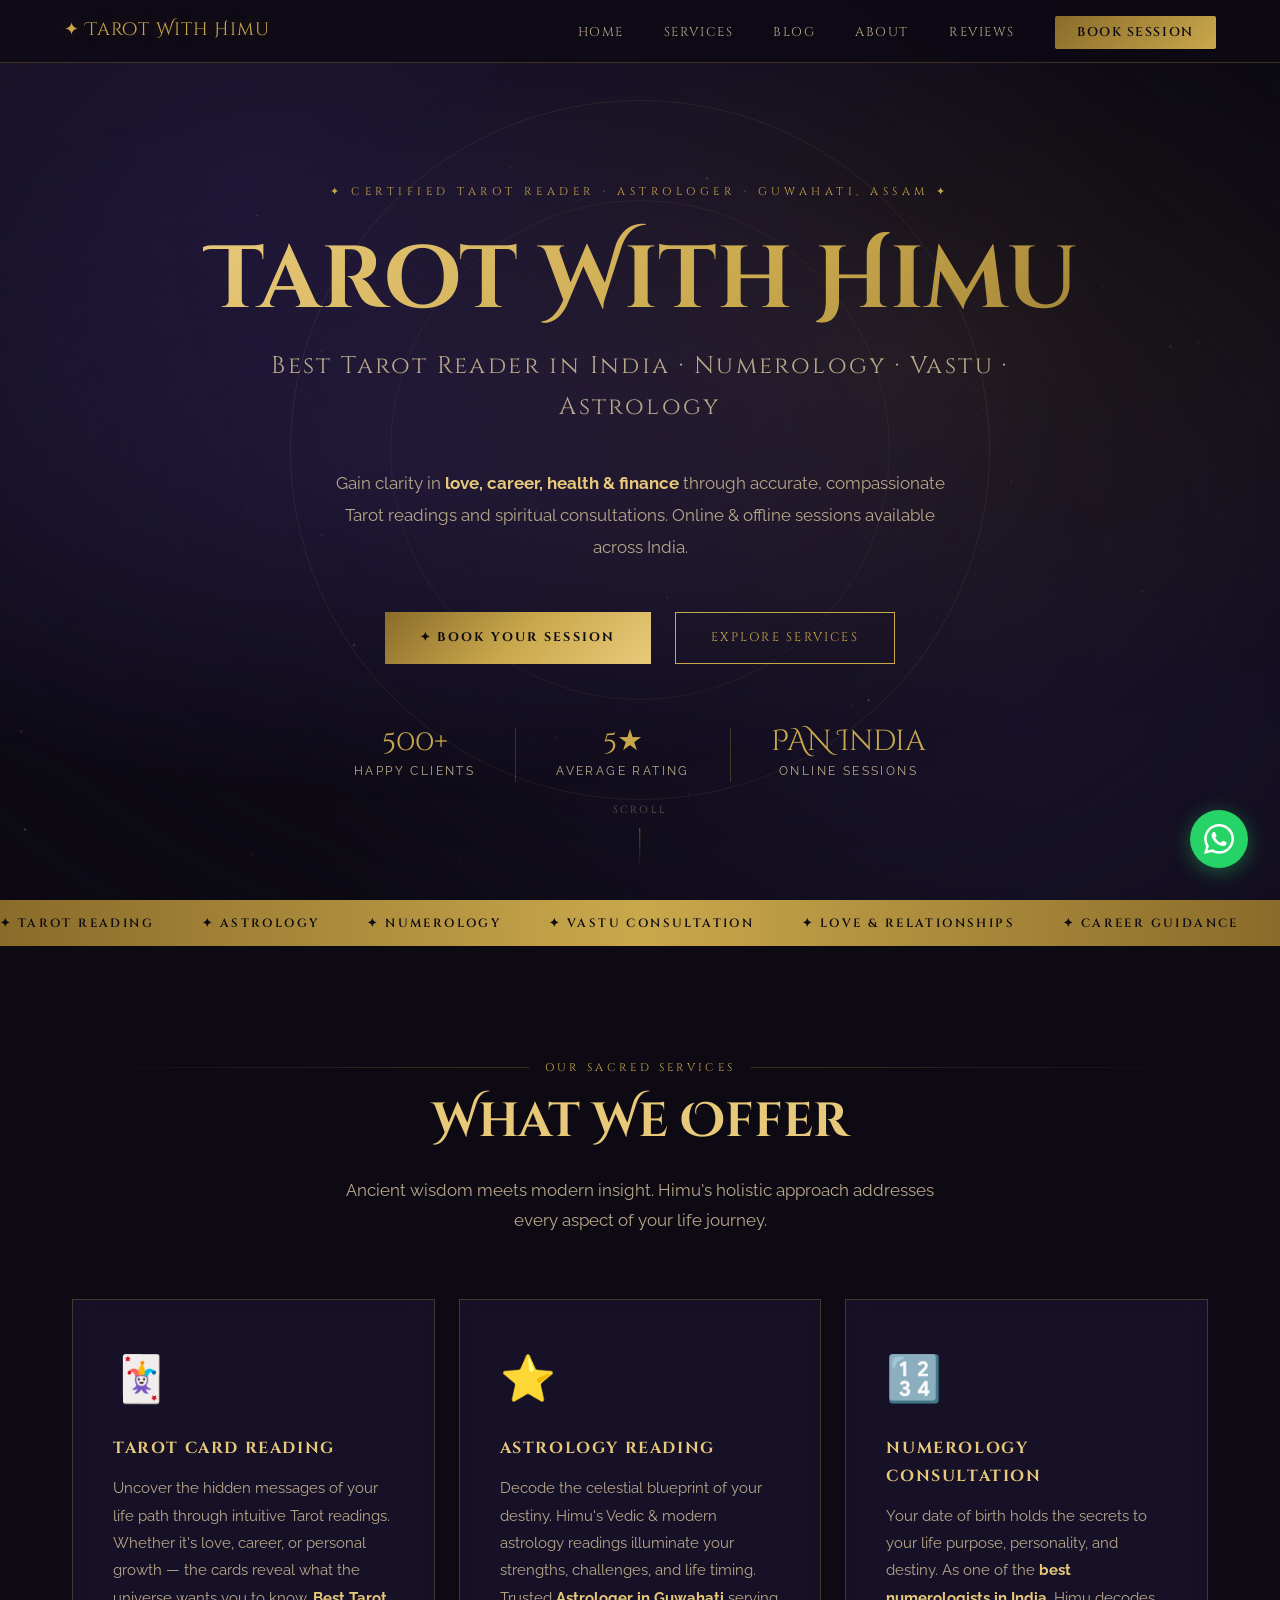
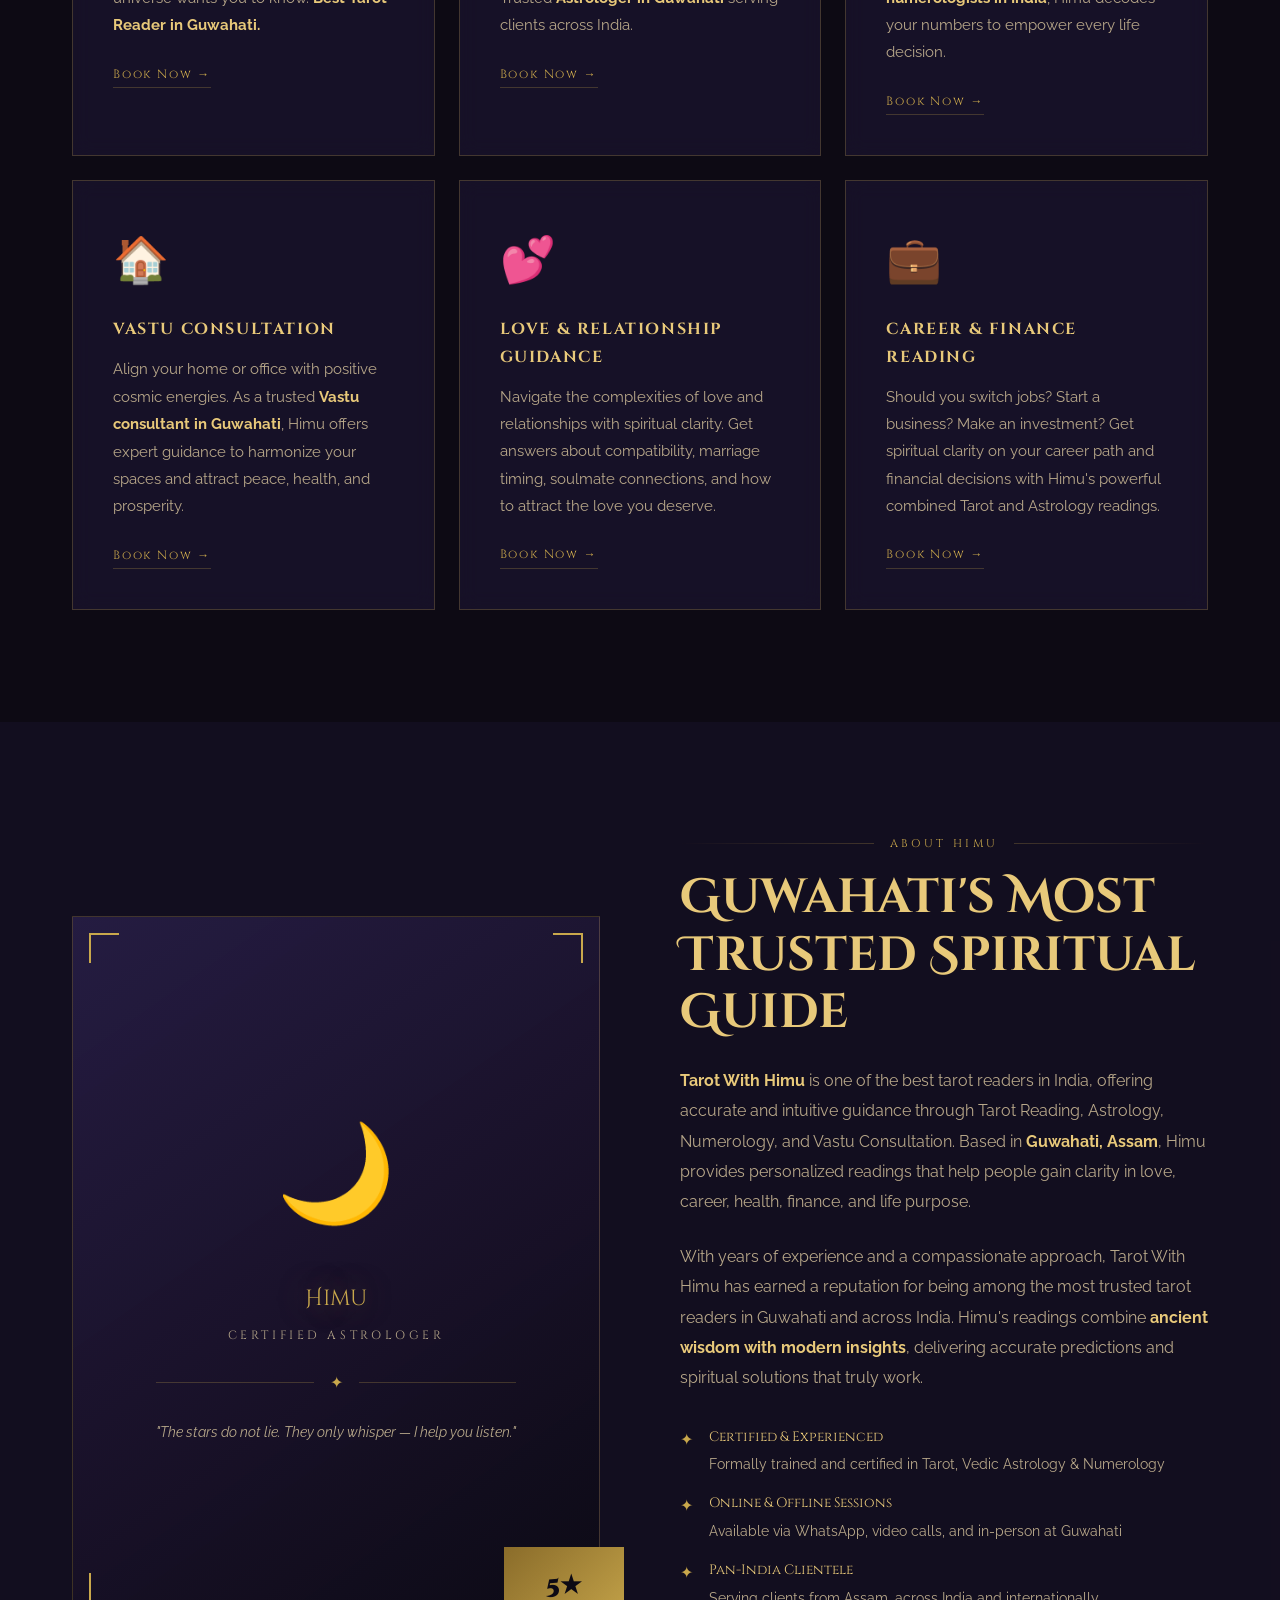
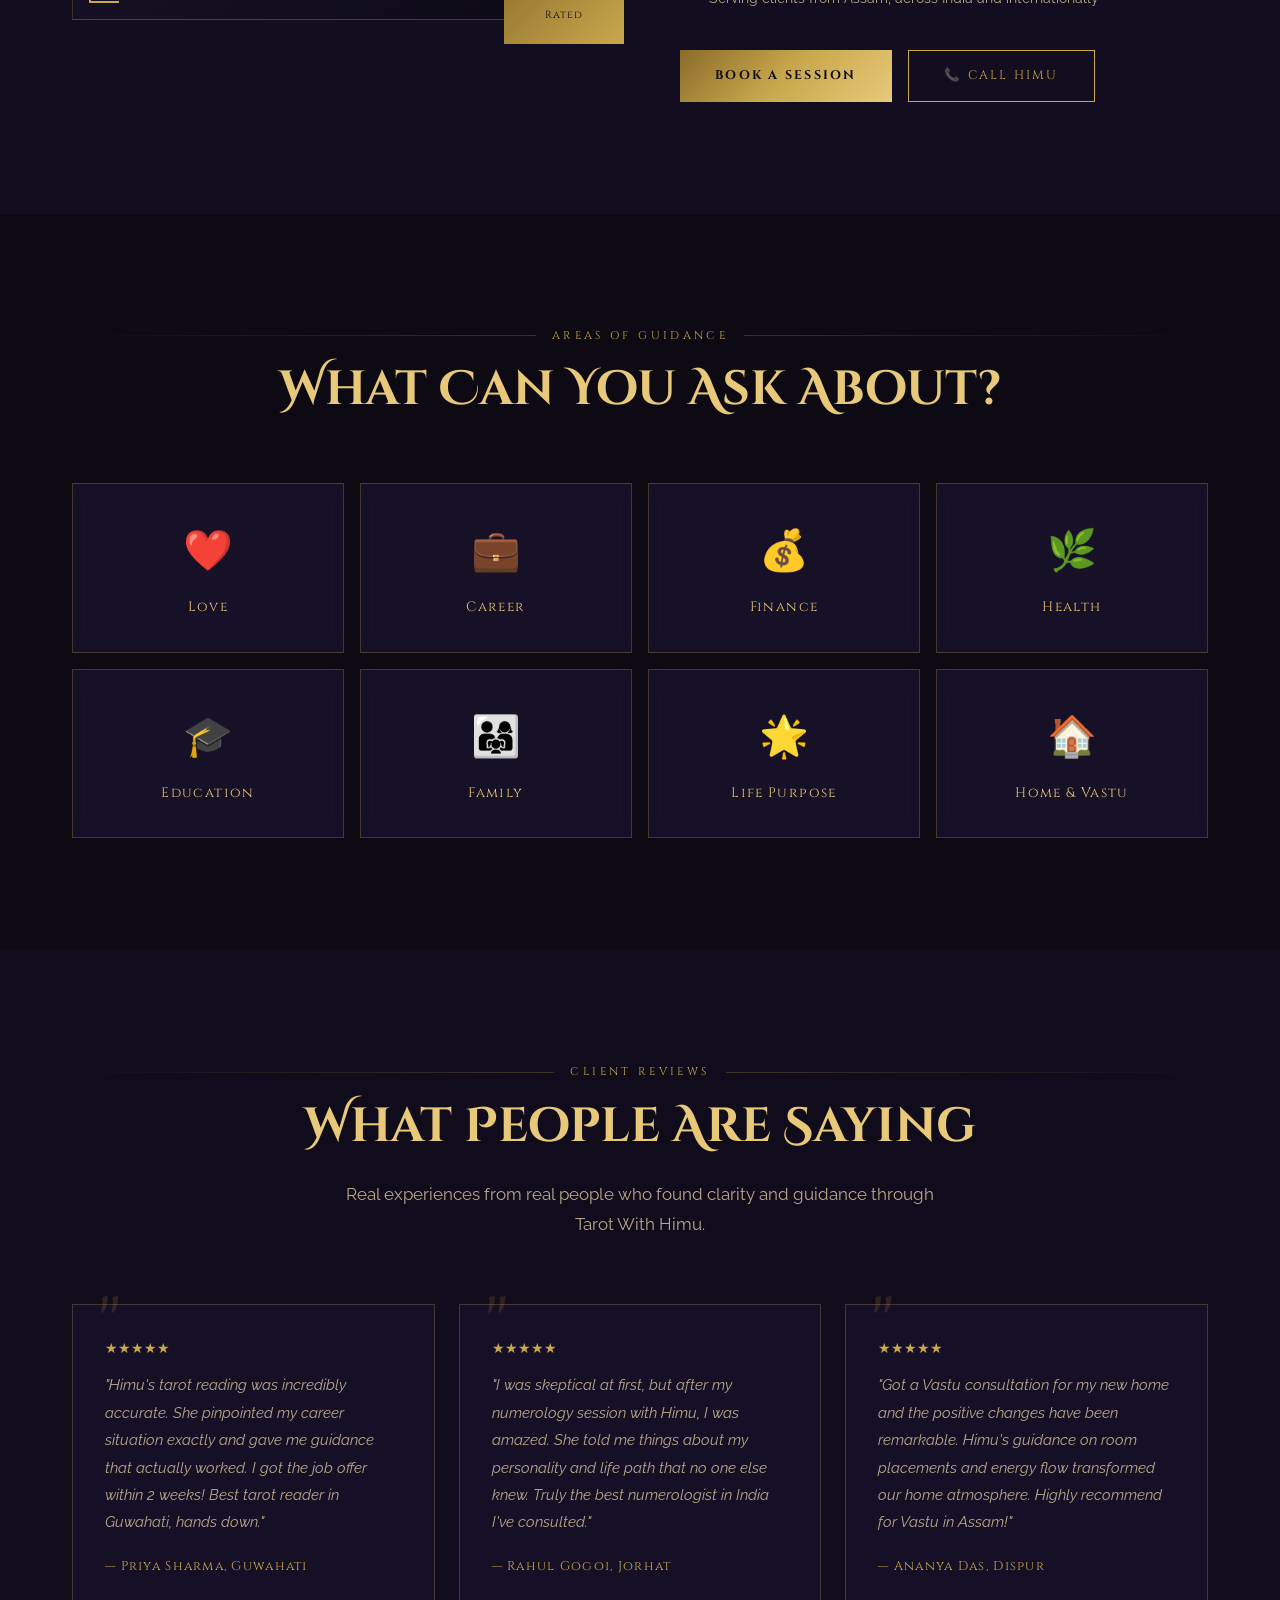
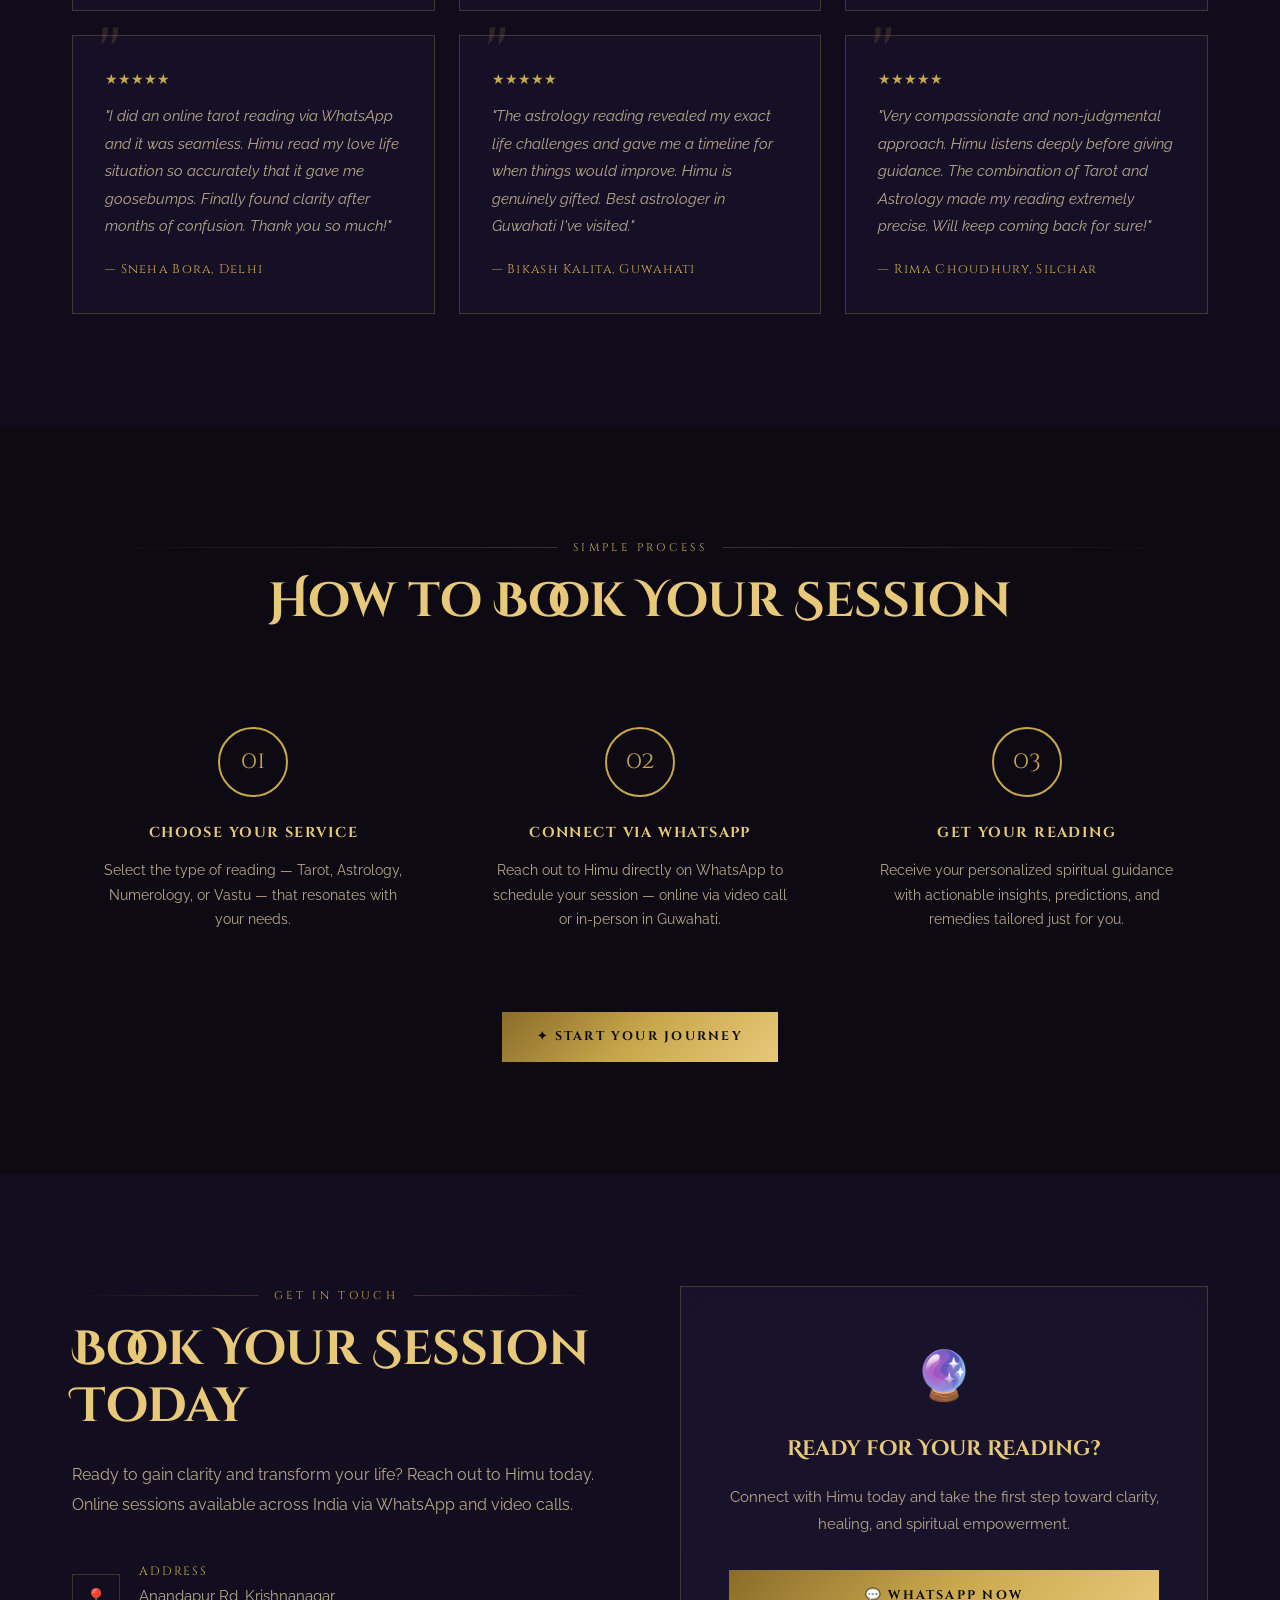
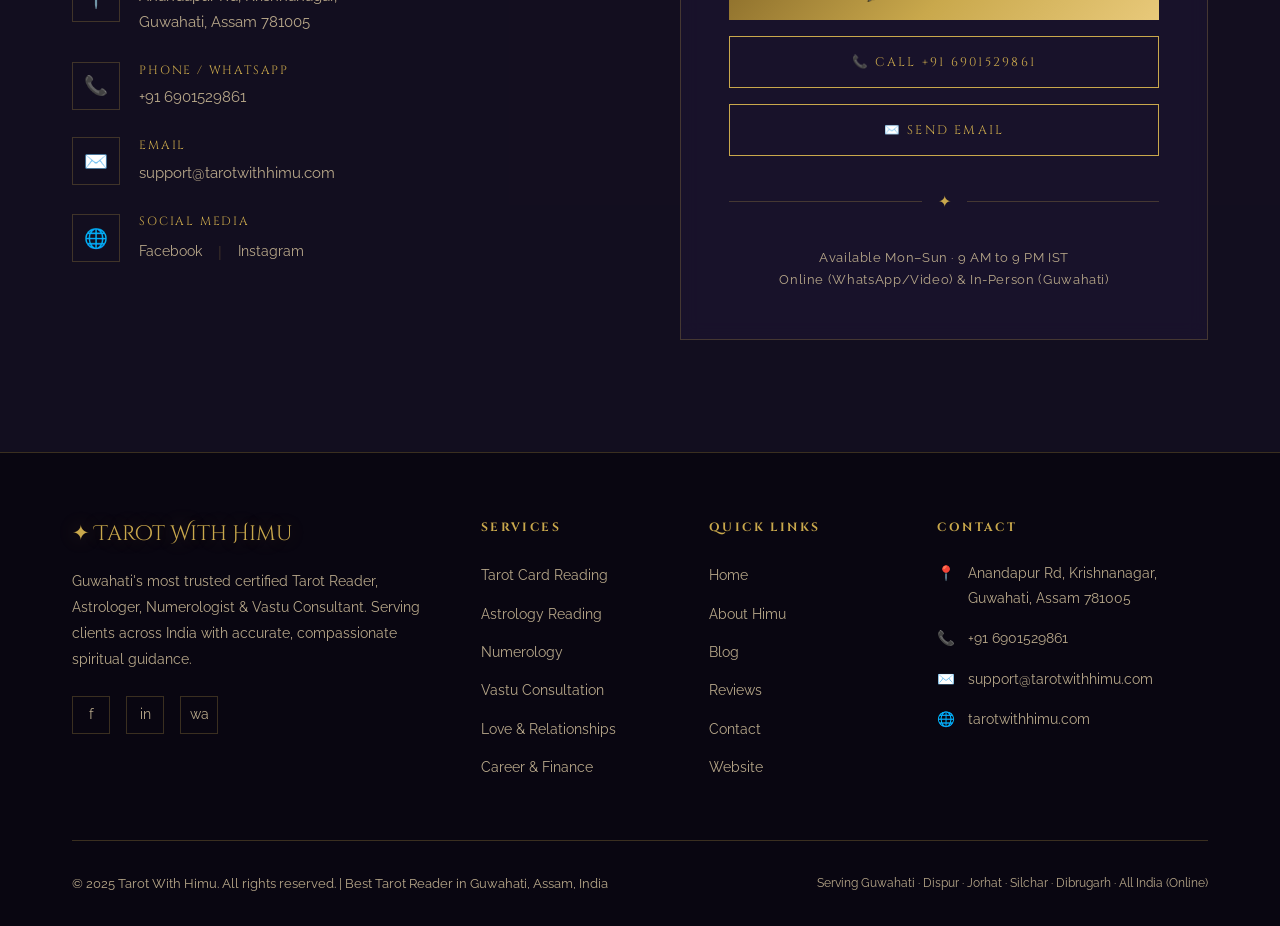
==== commit 8a638569: "Update index.html" ====
--- a/index.html
+++ b/index.html
@@ -1,6 +1,7 @@
 <!DOCTYPE html>
 <html lang="en">
 <head>
+  <meta name="google-site-verification" content="Y7HAcD4-tik6Ed_JMMSuXnI6-qL1G9U10HX8z_CHCy0" />
   <meta charset="UTF-8" />
   <meta name="viewport" content="width=device-width, initial-scale=1.0" />
 
--- a/style.css
+++ b/style.css
@@ -0,0 +1,479 @@
+/* ===== TAROT WITH HIMU — Global Styles ===== */
+@import url('https://fonts.googleapis.com/css2?family=Cinzel+Decorative:wght@400;700;900&family=Cinzel:wght@400;500;600;700&family=Raleway:ital,wght@0,300;0,400;0,500;0,600;1,300;1,400&display=swap');
+
+:root {
+  --gold: #c9a84c;
+  --gold-light: #e8c97a;
+  --gold-dark: #8a6c2a;
+  --cream: #f5ead6;
+  --cream-dark: #e8d5b0;
+  --deep: #0d0a14;
+  --deep2: #130f1e;
+  --deep3: #1c1530;
+  --violet: #2a1f4a;
+  --violet-light: #3d2f6e;
+  --text-main: #f0e6d0;
+  --text-muted: #b8a88a;
+  --border: rgba(201,168,76,0.25);
+  --shadow-gold: 0 0 40px rgba(201,168,76,0.15);
+}
+
+*, *::before, *::after { box-sizing: border-box; margin: 0; padding: 0; }
+
+html { scroll-behavior: smooth; }
+
+body {
+  font-family: 'Raleway', sans-serif;
+  background-color: var(--deep);
+  color: var(--text-main);
+  font-size: 16px;
+  line-height: 1.7;
+  overflow-x: hidden;
+}
+
+/* ===== STARFIELD BACKGROUND ===== */
+body::before {
+  content: '';
+  position: fixed;
+  inset: 0;
+  background:
+    radial-gradient(ellipse at 20% 20%, rgba(42,31,74,0.6) 0%, transparent 60%),
+    radial-gradient(ellipse at 80% 80%, rgba(42,31,74,0.4) 0%, transparent 50%),
+    radial-gradient(ellipse at 50% 50%, rgba(13,10,20,1) 0%, transparent 100%);
+  z-index: -2;
+  pointer-events: none;
+}
+
+/* ===== NAV ===== */
+nav {
+  position: fixed;
+  top: 0; left: 0; right: 0;
+  z-index: 1000;
+  display: flex;
+  justify-content: space-between;
+  align-items: center;
+  padding: 1rem 4rem;
+  background: rgba(13,10,20,0.85);
+  backdrop-filter: blur(16px);
+  border-bottom: 1px solid var(--border);
+  transition: all 0.3s ease;
+}
+
+nav.scrolled {
+  padding: 0.6rem 4rem;
+  background: rgba(13,10,20,0.98);
+}
+
+.nav-brand {
+  font-family: 'Cinzel Decorative', serif;
+  font-size: 1.1rem;
+  color: var(--gold);
+  text-decoration: none;
+  letter-spacing: 0.05em;
+  text-shadow: 0 0 20px rgba(201,168,76,0.4);
+}
+
+.nav-links {
+  display: flex;
+  gap: 2.5rem;
+  list-style: none;
+}
+
+.nav-links a {
+  font-family: 'Cinzel', serif;
+  font-size: 0.8rem;
+  letter-spacing: 0.12em;
+  text-transform: uppercase;
+  color: var(--text-muted);
+  text-decoration: none;
+  transition: color 0.3s;
+  position: relative;
+}
+
+.nav-links a::after {
+  content: '';
+  position: absolute;
+  bottom: -4px; left: 0; right: 0;
+  height: 1px;
+  background: var(--gold);
+  transform: scaleX(0);
+  transition: transform 0.3s ease;
+}
+
+.nav-links a:hover { color: var(--gold); }
+.nav-links a:hover::after { transform: scaleX(1); }
+
+.nav-cta {
+  background: linear-gradient(135deg, var(--gold-dark), var(--gold));
+  color: var(--deep) !important;
+  padding: 0.5rem 1.4rem;
+  border-radius: 2px;
+  font-weight: 600 !important;
+  transition: all 0.3s !important;
+}
+.nav-cta:hover { 
+  background: linear-gradient(135deg, var(--gold), var(--gold-light)) !important;
+  box-shadow: 0 0 20px rgba(201,168,76,0.5) !important;
+}
+.nav-cta::after { display: none !important; }
+
+/* Hamburger */
+.hamburger {
+  display: none;
+  flex-direction: column;
+  gap: 5px;
+  cursor: pointer;
+  background: none;
+  border: none;
+}
+.hamburger span {
+  width: 26px;
+  height: 2px;
+  background: var(--gold);
+  transition: all 0.3s;
+}
+
+/* ===== SECTION BASE ===== */
+section { padding: 7rem 0; }
+
+.container {
+  max-width: 1200px;
+  margin: 0 auto;
+  padding: 0 2rem;
+}
+
+.section-label {
+  font-family: 'Cinzel', serif;
+  font-size: 0.7rem;
+  letter-spacing: 0.3em;
+  text-transform: uppercase;
+  color: var(--gold);
+  display: flex;
+  align-items: center;
+  gap: 1rem;
+  margin-bottom: 1rem;
+}
+
+.section-label::before, .section-label::after {
+  content: '';
+  flex: 1;
+  height: 1px;
+  background: linear-gradient(to right, transparent, var(--border));
+}
+.section-label::after {
+  background: linear-gradient(to left, transparent, var(--border));
+}
+
+.section-title {
+  font-family: 'Cinzel Decorative', serif;
+  font-size: clamp(1.8rem, 4vw, 3rem);
+  color: var(--gold-light);
+  line-height: 1.2;
+  margin-bottom: 1.5rem;
+}
+
+.section-sub {
+  font-size: 1.05rem;
+  color: var(--text-muted);
+  max-width: 600px;
+  line-height: 1.8;
+}
+
+/* ===== DIVIDER ===== */
+.divider {
+  display: flex;
+  align-items: center;
+  gap: 1rem;
+  margin: 1.5rem 0;
+}
+.divider-line { flex: 1; height: 1px; background: var(--border); }
+.divider-star {
+  font-size: 1rem;
+  color: var(--gold);
+  animation: spin 20s linear infinite;
+}
+@keyframes spin { to { transform: rotate(360deg); } }
+
+/* ===== BUTTONS ===== */
+.btn {
+  display: inline-flex;
+  align-items: center;
+  gap: 0.5rem;
+  padding: 0.9rem 2.2rem;
+  font-family: 'Cinzel', serif;
+  font-size: 0.78rem;
+  letter-spacing: 0.18em;
+  text-transform: uppercase;
+  text-decoration: none;
+  border: none;
+  cursor: pointer;
+  transition: all 0.3s ease;
+  position: relative;
+  overflow: hidden;
+}
+
+.btn-primary {
+  background: linear-gradient(135deg, var(--gold-dark), var(--gold), var(--gold-light));
+  color: var(--deep);
+  font-weight: 700;
+}
+.btn-primary::before {
+  content: '';
+  position: absolute;
+  inset: 0;
+  background: linear-gradient(135deg, var(--gold-light), var(--gold));
+  opacity: 0;
+  transition: opacity 0.3s;
+}
+.btn-primary:hover::before { opacity: 1; }
+.btn-primary:hover { box-shadow: 0 0 30px rgba(201,168,76,0.5); transform: translateY(-2px); }
+
+.btn-outline {
+  background: transparent;
+  color: var(--gold);
+  border: 1px solid var(--gold);
+}
+.btn-outline:hover {
+  background: rgba(201,168,76,0.1);
+  box-shadow: 0 0 20px rgba(201,168,76,0.2);
+  transform: translateY(-2px);
+}
+
+/* ===== CARDS ===== */
+.card {
+  background: rgba(28,21,48,0.7);
+  border: 1px solid var(--border);
+  padding: 2.5rem;
+  position: relative;
+  transition: all 0.4s ease;
+  backdrop-filter: blur(10px);
+}
+.card::before {
+  content: '';
+  position: absolute;
+  inset: 0;
+  background: linear-gradient(135deg, rgba(201,168,76,0.05) 0%, transparent 100%);
+  opacity: 0;
+  transition: opacity 0.4s;
+}
+.card:hover { transform: translateY(-6px); border-color: var(--gold); box-shadow: var(--shadow-gold); }
+.card:hover::before { opacity: 1; }
+
+.card-icon {
+  font-size: 2.8rem;
+  margin-bottom: 1.2rem;
+  display: block;
+}
+
+.card-title {
+  font-family: 'Cinzel', serif;
+  font-size: 1rem;
+  letter-spacing: 0.1em;
+  color: var(--gold-light);
+  margin-bottom: 0.8rem;
+  text-transform: uppercase;
+}
+
+.card-text { font-size: 0.95rem; color: var(--text-muted); line-height: 1.8; }
+
+/* ===== GRID ===== */
+.grid-3 { display: grid; grid-template-columns: repeat(3, 1fr); gap: 1.5rem; }
+.grid-2 { display: grid; grid-template-columns: repeat(2, 1fr); gap: 2rem; }
+
+/* ===== ORNAMENT ===== */
+.ornament {
+  text-align: center;
+  font-size: 1.5rem;
+  color: var(--gold);
+  opacity: 0.5;
+  margin: 2rem 0;
+  letter-spacing: 0.5em;
+}
+
+/* ===== FOOTER ===== */
+footer {
+  background: rgba(10,7,18,0.98);
+  border-top: 1px solid var(--border);
+  padding: 4rem 0 2rem;
+}
+
+.footer-grid {
+  display: grid;
+  grid-template-columns: 2fr 1fr 1fr 1.5fr;
+  gap: 3rem;
+  margin-bottom: 3rem;
+}
+
+.footer-brand {
+  font-family: 'Cinzel Decorative', serif;
+  font-size: 1.3rem;
+  color: var(--gold);
+  margin-bottom: 1rem;
+  text-shadow: 0 0 20px rgba(201,168,76,0.3);
+}
+
+.footer-desc { font-size: 0.9rem; color: var(--text-muted); line-height: 1.8; margin-bottom: 1.5rem; }
+
+.footer-social { display: flex; gap: 1rem; }
+.footer-social a {
+  width: 38px; height: 38px;
+  border: 1px solid var(--border);
+  display: flex; align-items: center; justify-content: center;
+  color: var(--text-muted);
+  text-decoration: none;
+  font-size: 0.85rem;
+  transition: all 0.3s;
+}
+.footer-social a:hover { border-color: var(--gold); color: var(--gold); background: rgba(201,168,76,0.1); }
+
+.footer-heading {
+  font-family: 'Cinzel', serif;
+  font-size: 0.75rem;
+  letter-spacing: 0.2em;
+  text-transform: uppercase;
+  color: var(--gold);
+  margin-bottom: 1.5rem;
+}
+
+.footer-links { list-style: none; }
+.footer-links li { margin-bottom: 0.7rem; }
+.footer-links a {
+  font-size: 0.9rem;
+  color: var(--text-muted);
+  text-decoration: none;
+  transition: color 0.3s;
+}
+.footer-links a:hover { color: var(--gold); }
+
+.footer-contact-item {
+  display: flex;
+  gap: 0.8rem;
+  margin-bottom: 1rem;
+  font-size: 0.9rem;
+  color: var(--text-muted);
+  align-items: flex-start;
+}
+.footer-contact-item .icon { color: var(--gold); flex-shrink: 0; }
+.footer-contact-item a { color: var(--text-muted); text-decoration: none; transition: color 0.3s; }
+.footer-contact-item a:hover { color: var(--gold); }
+
+.footer-bottom {
+  border-top: 1px solid var(--border);
+  padding-top: 2rem;
+  display: flex;
+  justify-content: space-between;
+  align-items: center;
+  font-size: 0.8rem;
+  color: var(--text-muted);
+}
+
+/* ===== SCHEMA / HIDDEN SEO ===== */
+.visually-hidden {
+  position: absolute;
+  width: 1px; height: 1px;
+  overflow: hidden;
+  clip: rect(0,0,0,0);
+  white-space: nowrap;
+}
+
+/* ===== ANIMATIONS ===== */
+@keyframes fadeInUp {
+  from { opacity: 0; transform: translateY(30px); }
+  to { opacity: 1; transform: translateY(0); }
+}
+
+@keyframes fadeIn {
+  from { opacity: 0; }
+  to { opacity: 1; }
+}
+
+@keyframes float {
+  0%, 100% { transform: translateY(0); }
+  50% { transform: translateY(-12px); }
+}
+
+@keyframes glow {
+  0%, 100% { text-shadow: 0 0 20px rgba(201,168,76,0.3); }
+  50% { text-shadow: 0 0 40px rgba(201,168,76,0.7), 0 0 80px rgba(201,168,76,0.3); }
+}
+
+@keyframes shimmer {
+  0% { background-position: -200% center; }
+  100% { background-position: 200% center; }
+}
+
+.animate-fadeInUp { animation: fadeInUp 0.8s ease forwards; }
+.animate-float { animation: float 4s ease-in-out infinite; }
+.animate-glow { animation: glow 3s ease-in-out infinite; }
+
+/* ===== WHATSAPP FLOAT ===== */
+.whatsapp-float {
+  position: fixed;
+  bottom: 2rem;
+  right: 2rem;
+  z-index: 999;
+  width: 58px; height: 58px;
+  background: #25D366;
+  border-radius: 50%;
+  display: flex; align-items: center; justify-content: center;
+  text-decoration: none;
+  font-size: 1.5rem;
+  box-shadow: 0 4px 20px rgba(37,211,102,0.4);
+  transition: all 0.3s;
+  animation: pulse-wa 2s ease-in-out infinite;
+}
+.whatsapp-float:hover { transform: scale(1.1); box-shadow: 0 6px 30px rgba(37,211,102,0.6); }
+
+@keyframes pulse-wa {
+  0%, 100% { box-shadow: 0 4px 20px rgba(37,211,102,0.4); }
+  50% { box-shadow: 0 4px 30px rgba(37,211,102,0.7), 0 0 0 8px rgba(37,211,102,0.1); }
+}
+
+/* ===== TESTIMONIAL ===== */
+.testimonial-card {
+  background: rgba(28,21,48,0.6);
+  border: 1px solid var(--border);
+  padding: 2rem;
+  position: relative;
+}
+.testimonial-card::before {
+  content: '"';
+  font-family: 'Cinzel Decorative', serif;
+  font-size: 5rem;
+  color: var(--gold);
+  opacity: 0.15;
+  position: absolute;
+  top: -1rem; left: 1.5rem;
+  line-height: 1;
+}
+.testimonial-text { font-size: 0.95rem; color: var(--text-muted); font-style: italic; line-height: 1.8; margin-bottom: 1.2rem; }
+.testimonial-author { font-family: 'Cinzel', serif; font-size: 0.8rem; letter-spacing: 0.1em; color: var(--gold); }
+.testimonial-stars { color: var(--gold); font-size: 0.85rem; margin-bottom: 0.8rem; }
+
+/* ===== RESPONSIVE ===== */
+@media (max-width: 1024px) {
+  .grid-3 { grid-template-columns: repeat(2, 1fr); }
+  .footer-grid { grid-template-columns: 1fr 1fr; }
+  nav { padding: 1rem 2rem; }
+}
+
+@media (max-width: 768px) {
+  .grid-3, .grid-2 { grid-template-columns: 1fr; }
+  .footer-grid { grid-template-columns: 1fr; }
+  .nav-links { display: none; }
+  .hamburger { display: flex; }
+  .nav-links.open {
+    display: flex;
+    flex-direction: column;
+    position: fixed;
+    top: 0; left: 0; right: 0; bottom: 0;
+    background: rgba(13,10,20,0.98);
+    align-items: center;
+    justify-content: center;
+    gap: 2rem;
+    font-size: 1.1rem;
+    z-index: 999;
+  }
+  .footer-bottom { flex-direction: column; gap: 1rem; text-align: center; }
+  nav { padding: 1rem 1.5rem; }
+}
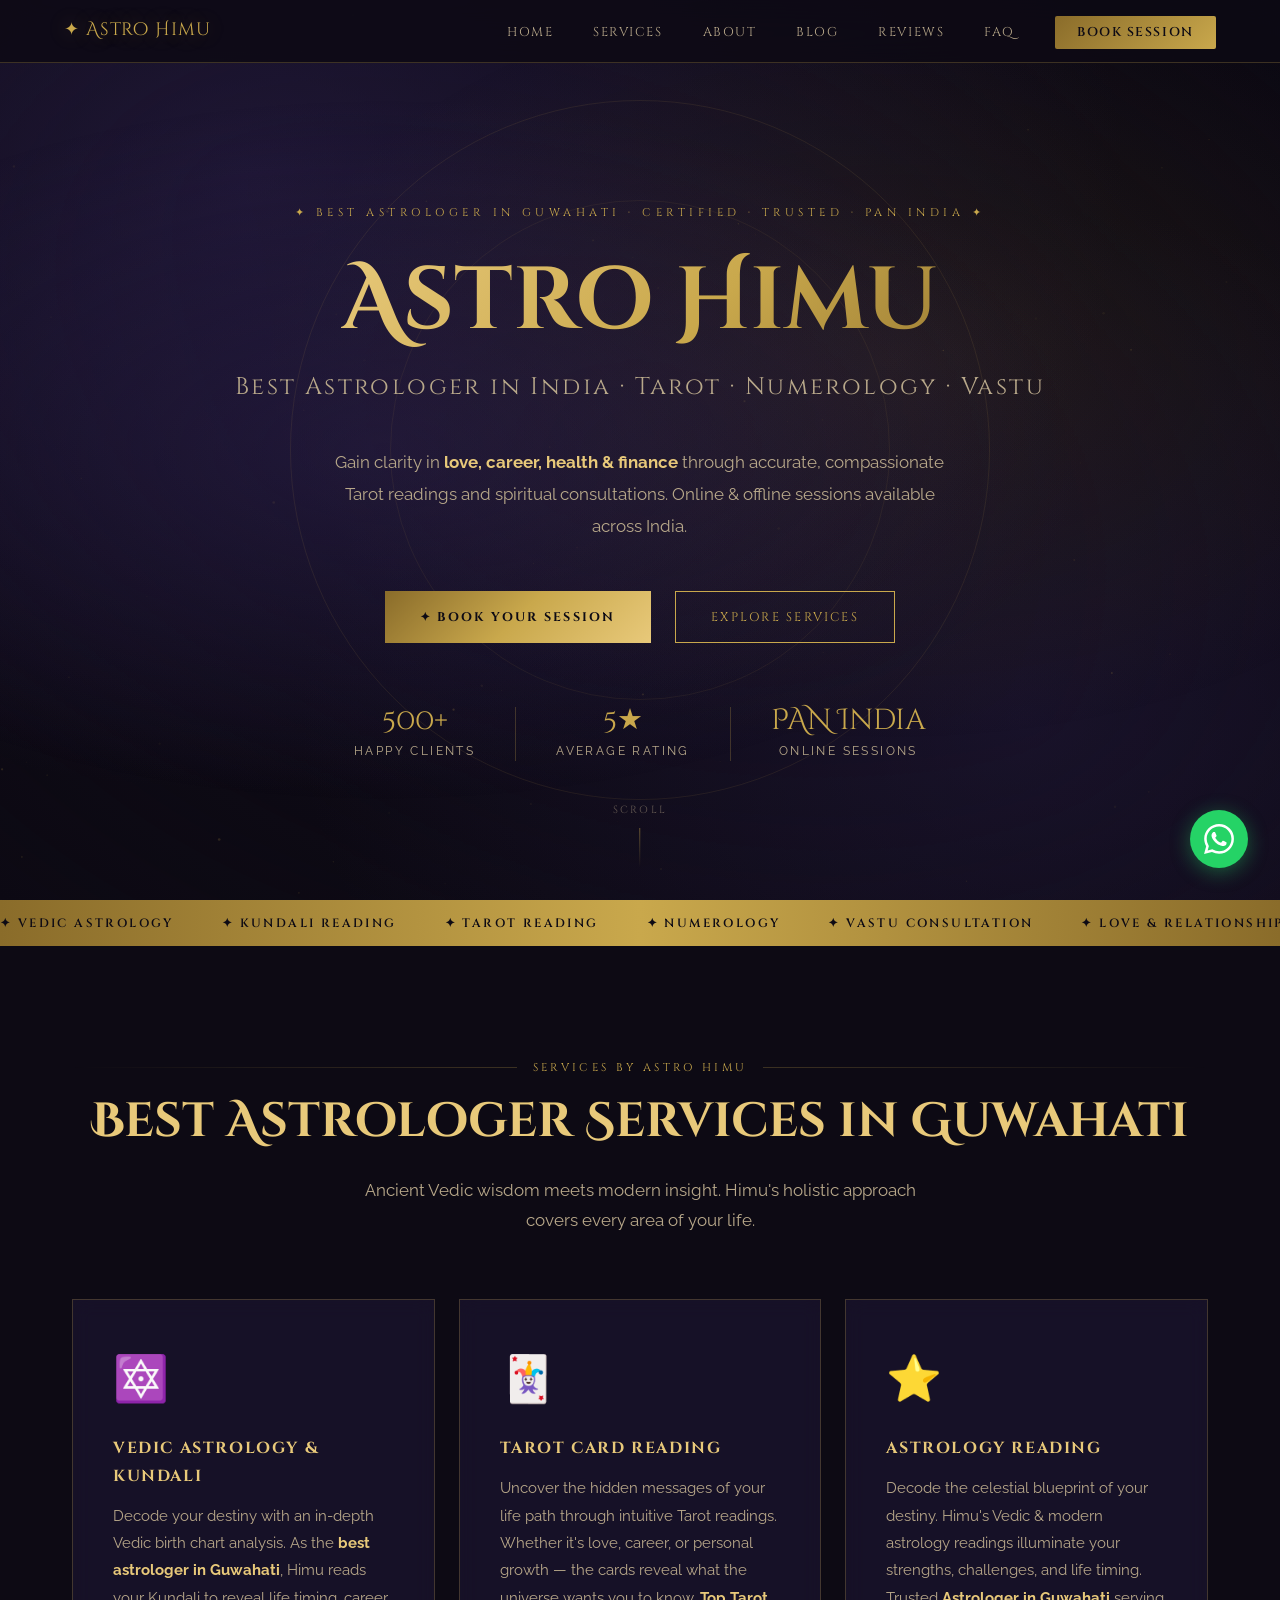
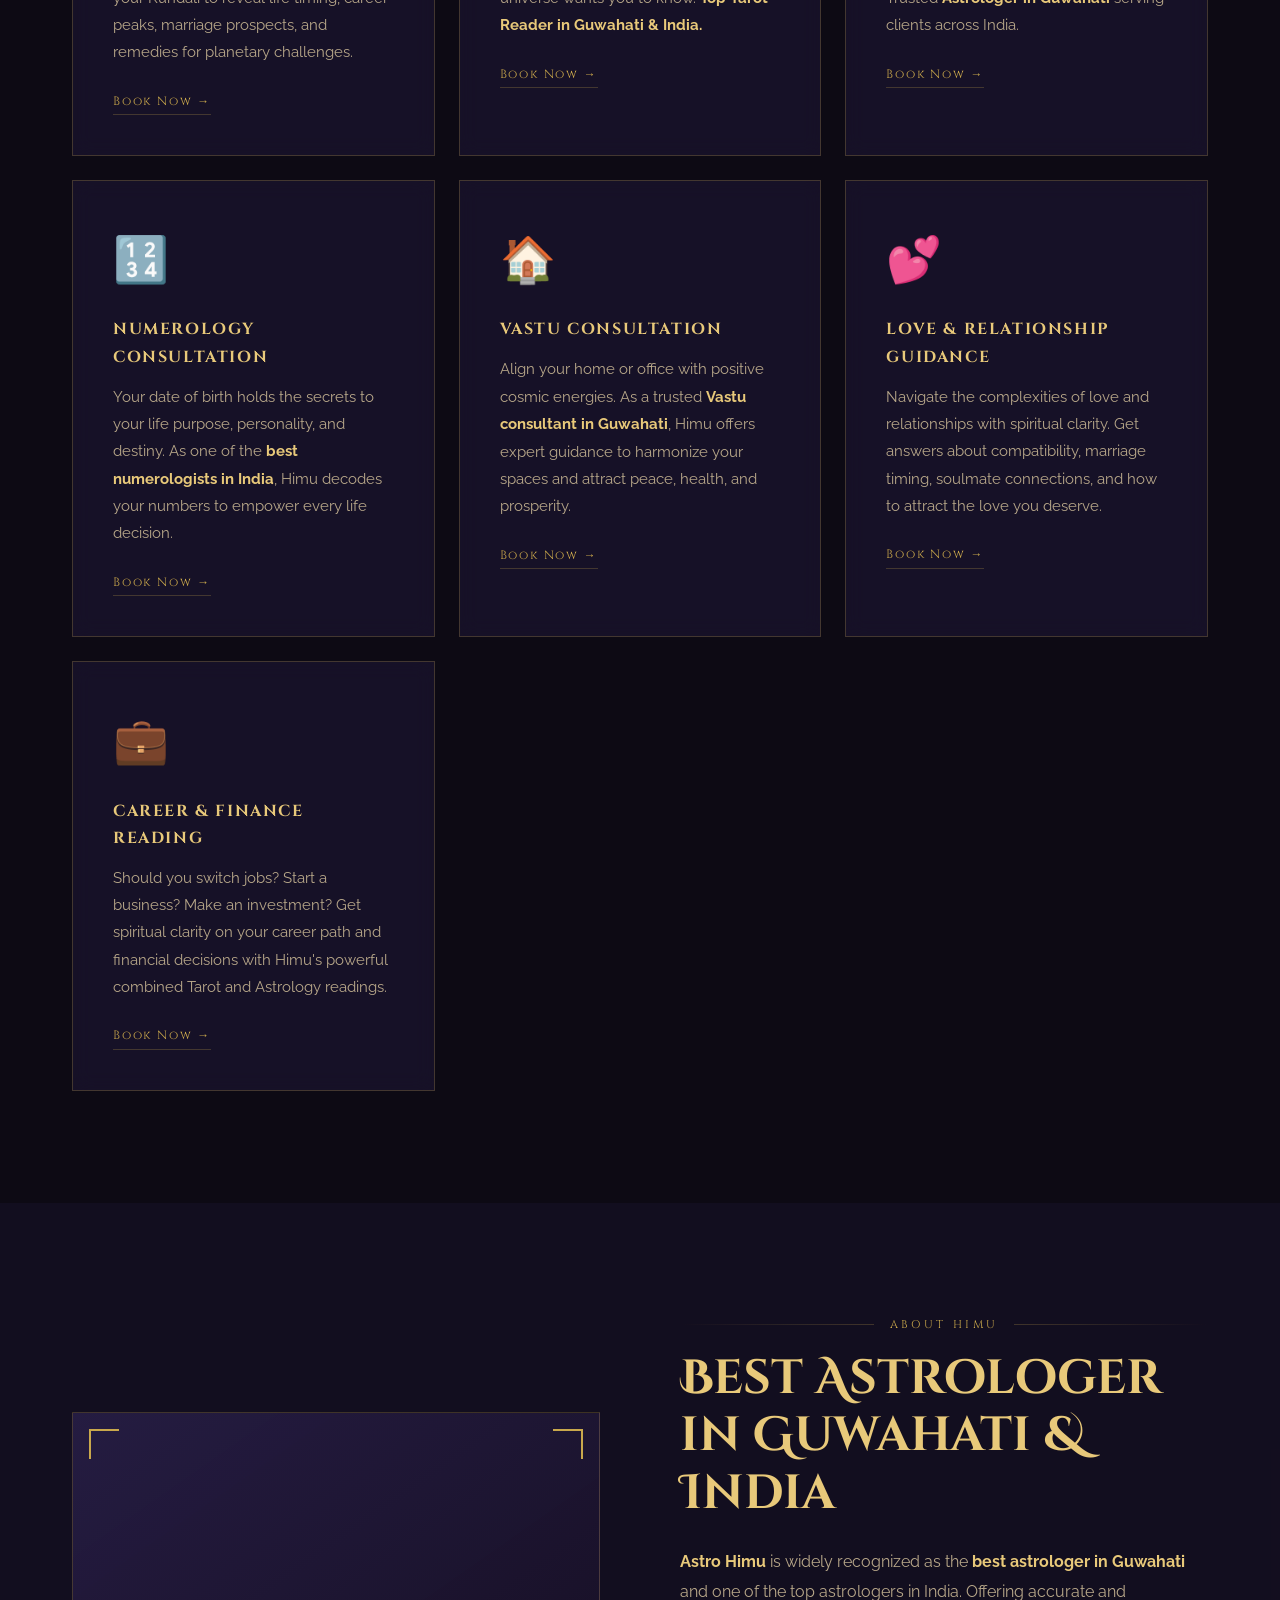
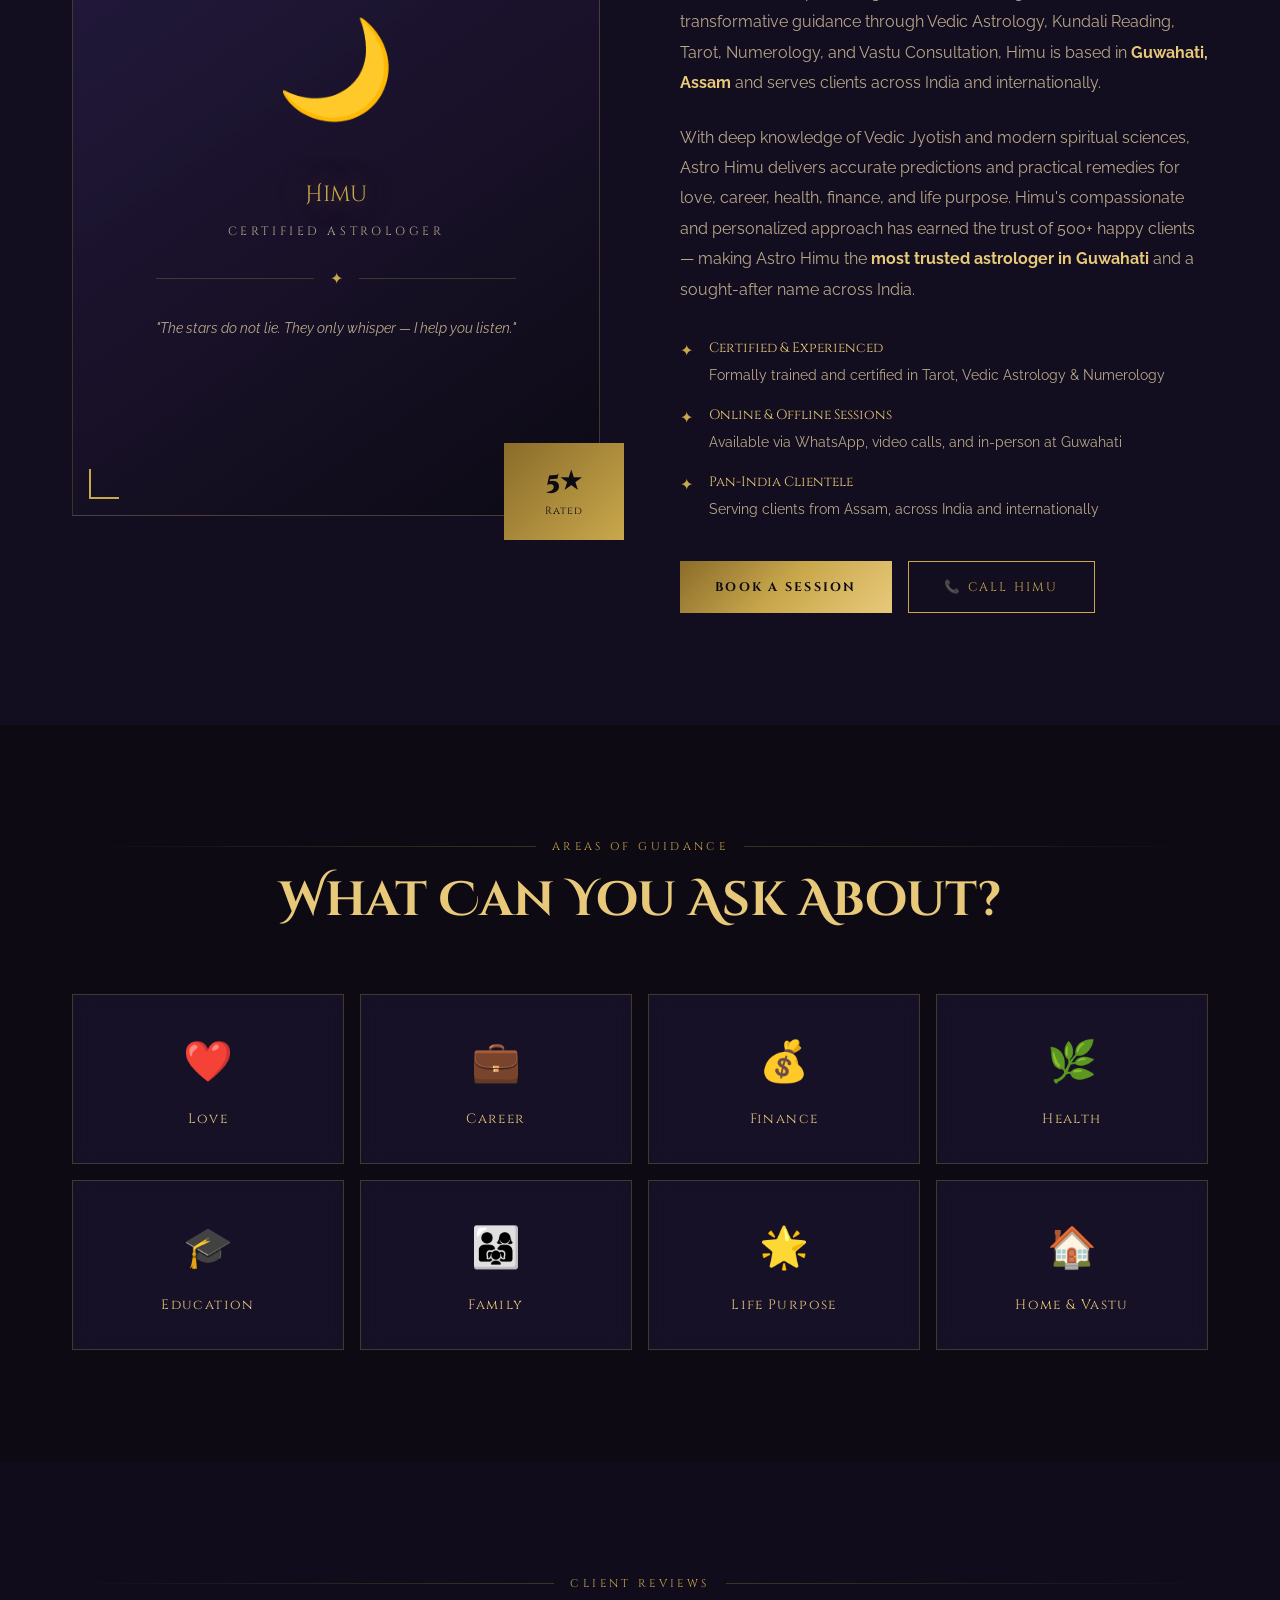
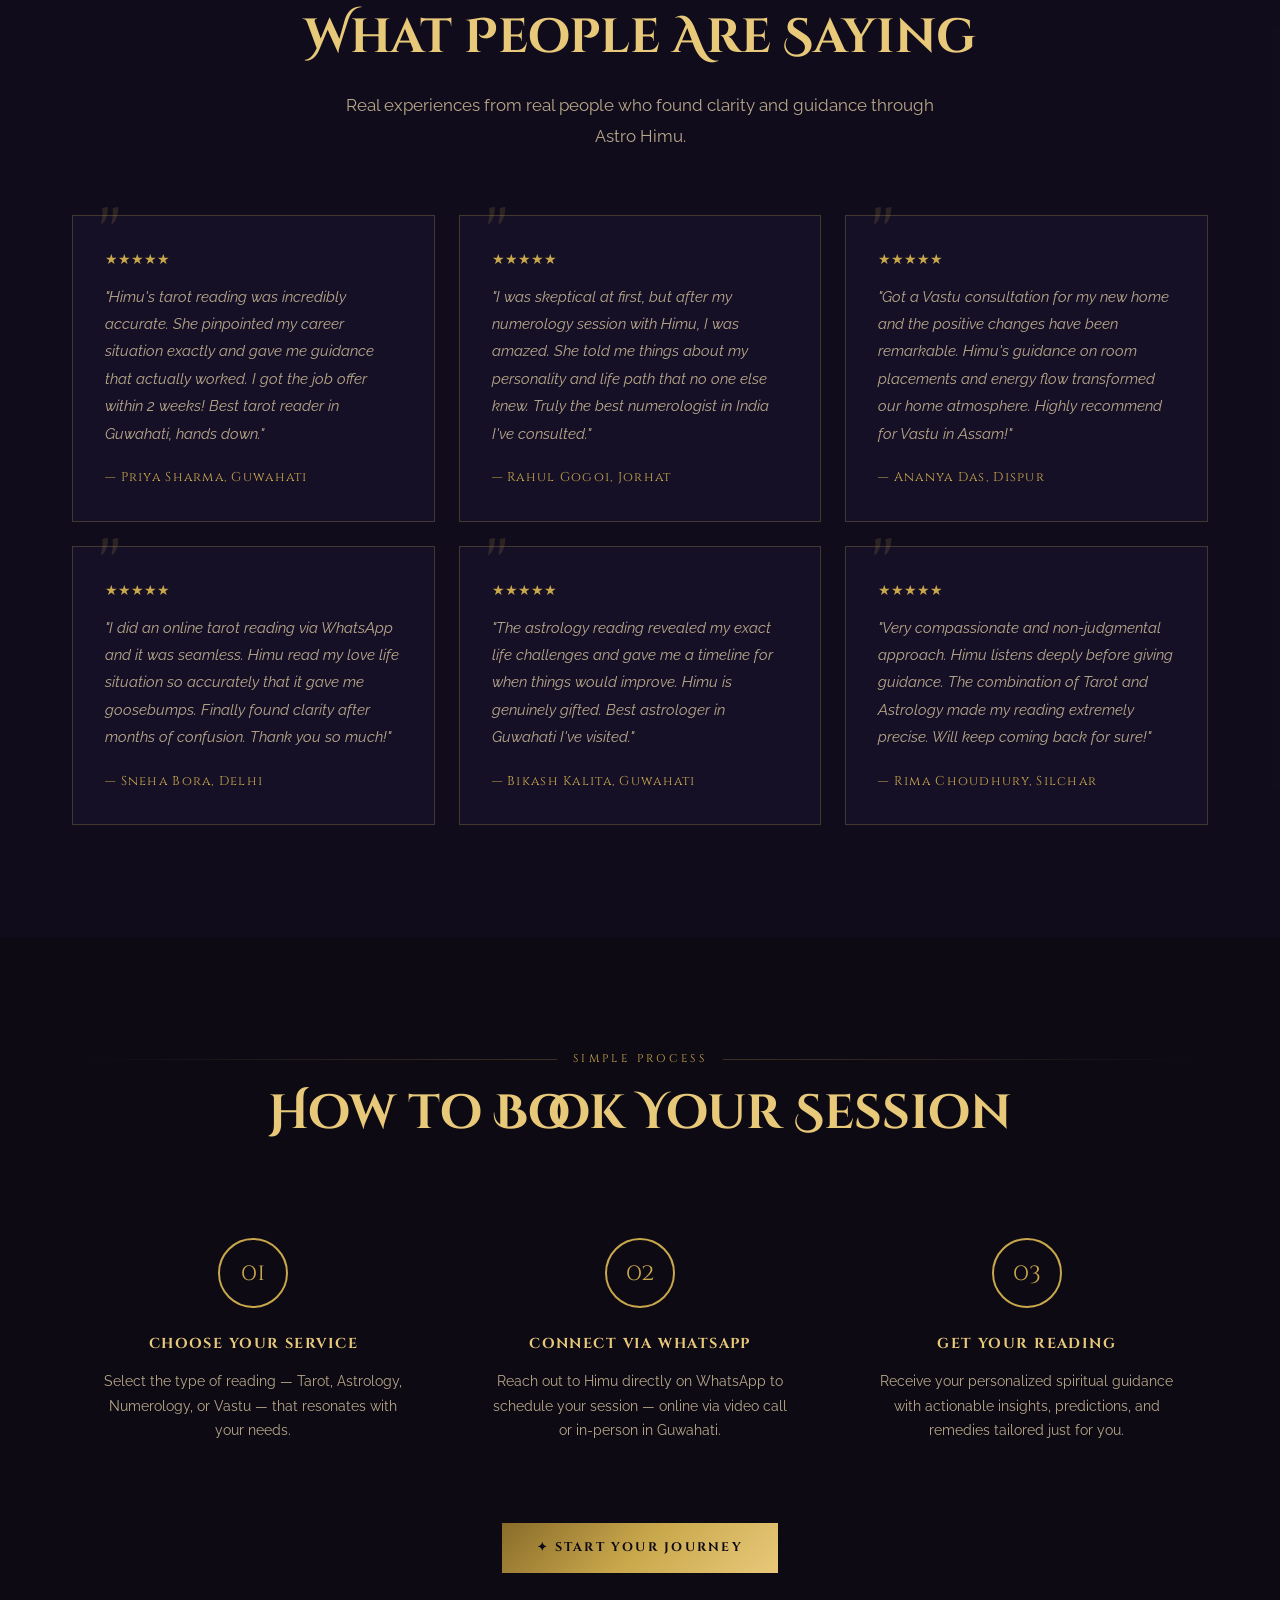
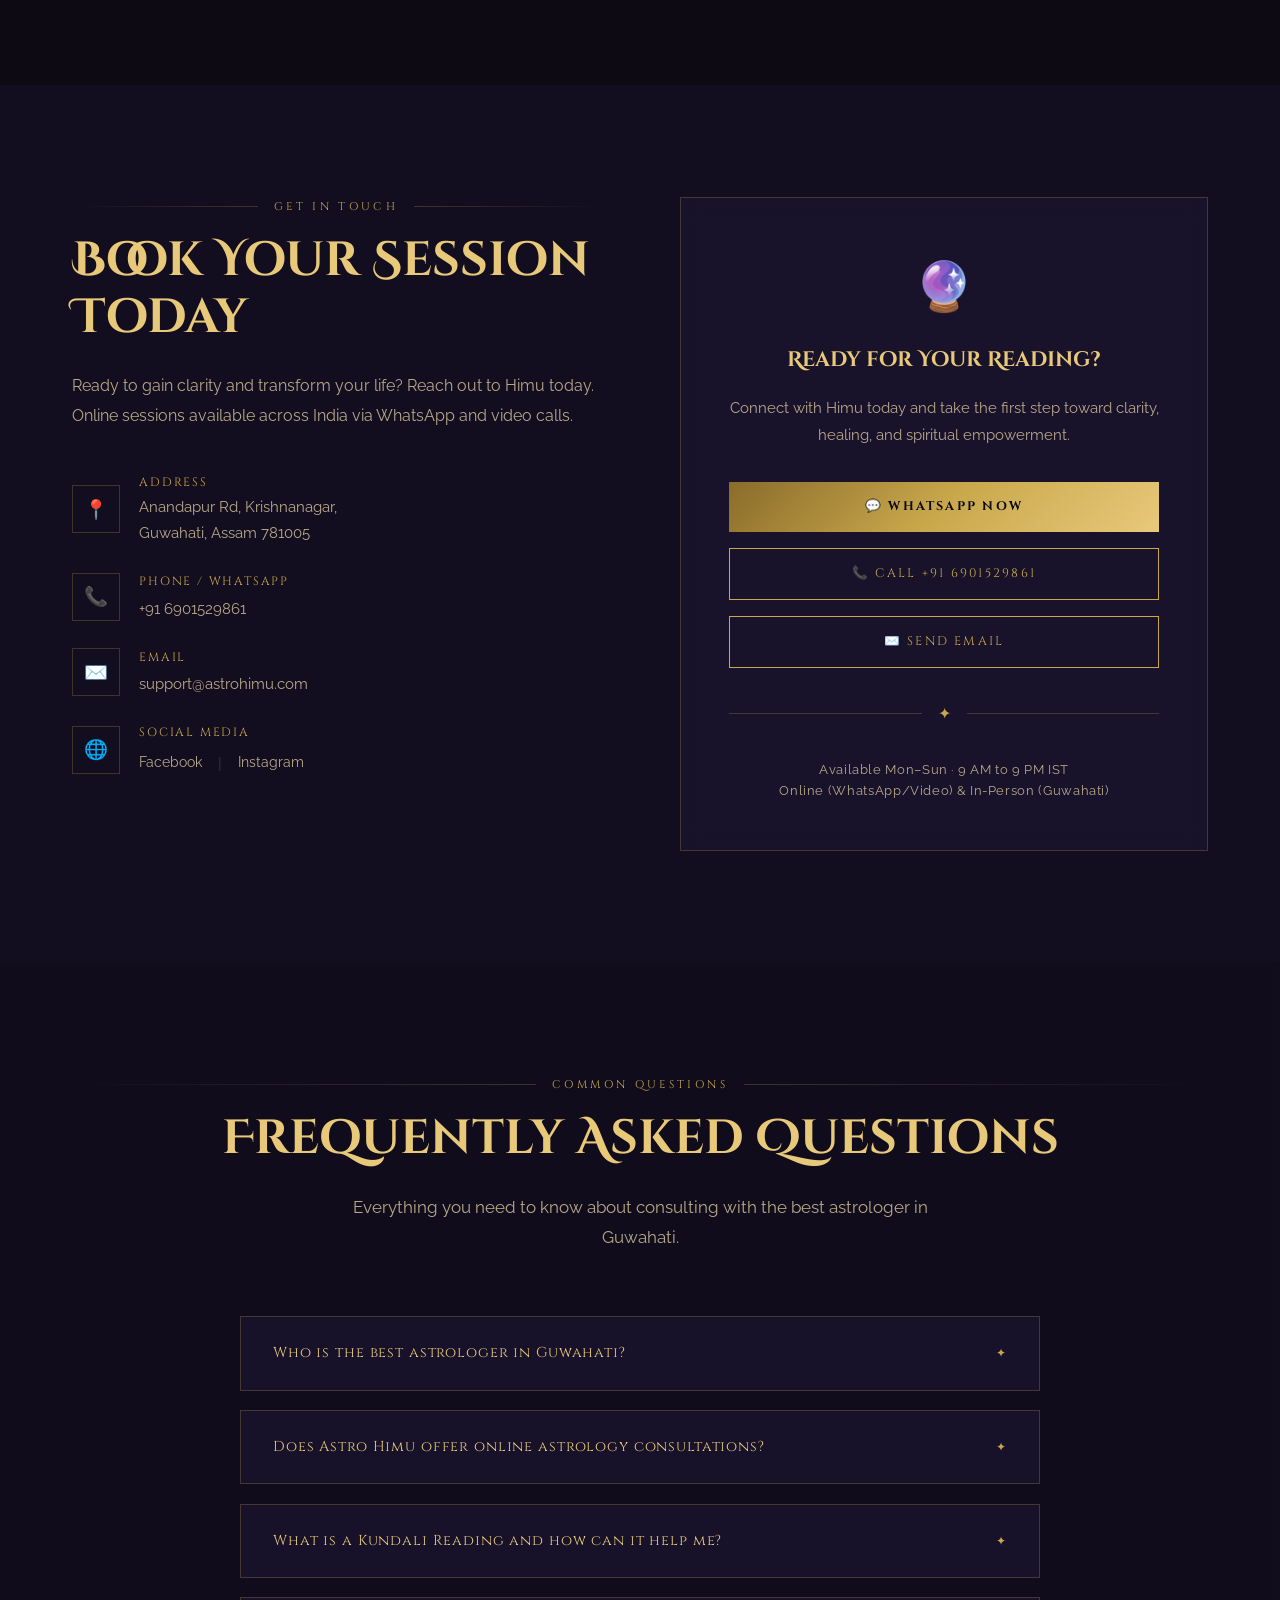
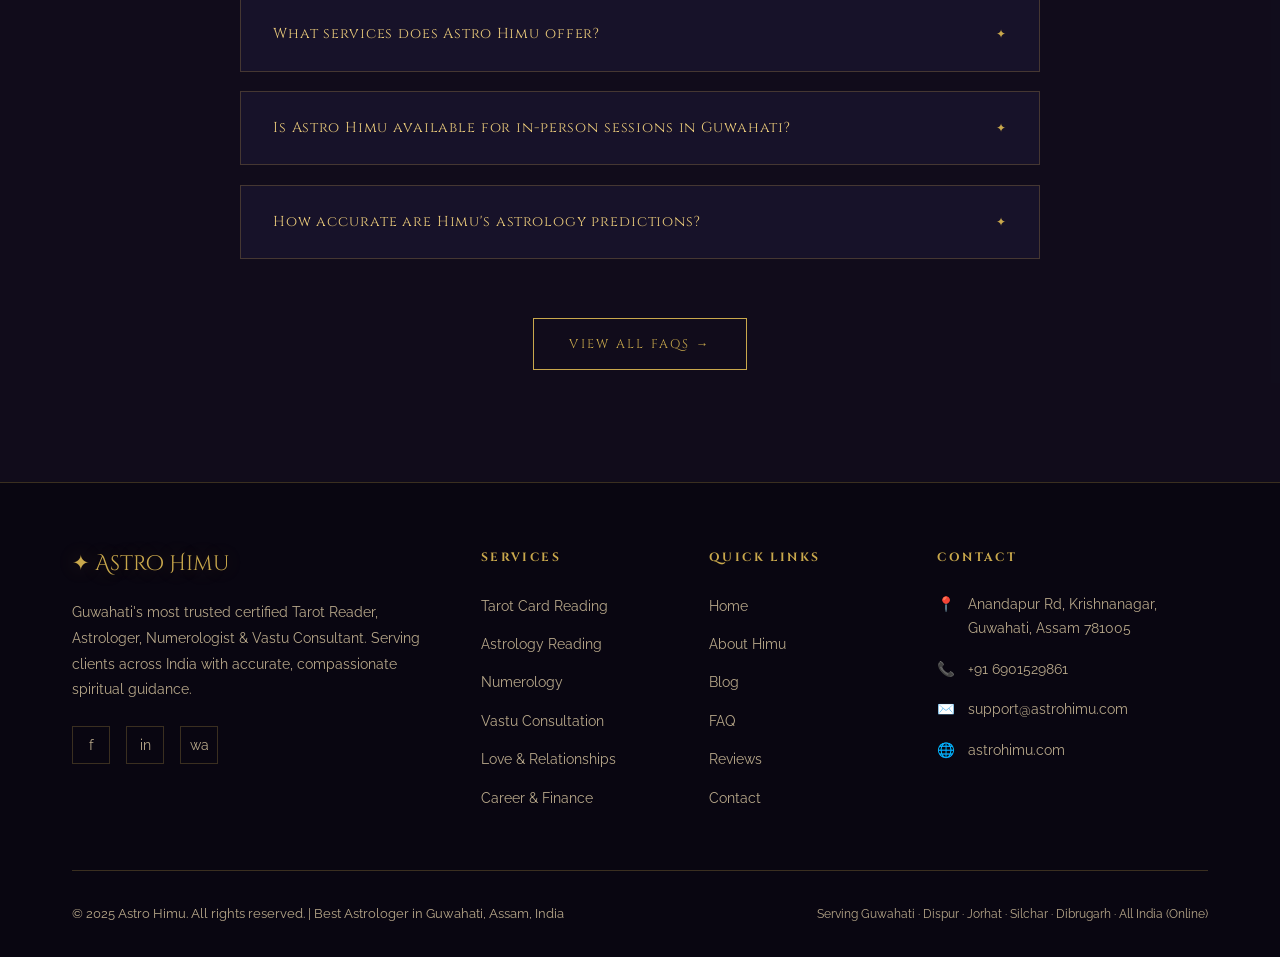
==== commit 8fe0cd61: "Update index.html" ====
--- a/index.html
+++ b/index.html
@@ -6,12 +6,12 @@
   <meta name="viewport" content="width=device-width, initial-scale=1.0" />
 
   <!-- ===== PRIMARY SEO META ===== -->
-  <title>Tarot With Himu | Best Tarot Reader in Guwahati & India | Astrologer Guwahati</title>
-  <meta name="description" content="Tarot With Himu – Certified Tarot Reader, Astrologer, Numerologist & Vastu Consultant based in Guwahati, Assam. Get accurate readings for love, career, health & finance. Online & offline sessions available." />
-  <meta name="keywords" content="best tarot reader in Guwahati, astrologer in Guwahati, best numerologist India, Vastu consultant Guwahati, tarot card reading Guwahati, astrology reading India, tarot reader India, Himu astrologer Guwahati, tarot reading Assam, spiritual guidance Guwahati" />
+  <title>Astro Himu | Best Astrologer in Guwahati & India | Tarot · Numerology · Vastu</title>
+  <meta name="description" content="Astro Himu – Best Astrologer in Guwahati & India. Certified Astrologer, Tarot Reader, Numerologist & Vastu Consultant in Guwahati, Assam. Accurate readings for love, career, health & finance. Online & offline sessions pan-India." />
+  <meta name="keywords" content="best astrologer in Guwahati, best astrologer in India, astrologer Guwahati, top astrologer India, astrology Guwahati, best tarot reader in Guwahati, numerologist India, Vastu consultant Guwahati, tarot card reading Guwahati, Vedic astrology Guwahati, astrologer Assam, Himu astrologer Guwahati, kundali reading Guwahati, jyotish Guwahati, online astrologer India" />
   <meta name="robots" content="index, follow" />
-  <meta name="author" content="Tarot With Himu" />
-  <link rel="canonical" href="https://tarotwithhimu.com/" />
+  <meta name="author" content="Astro Himu" />
+  <link rel="canonical" href="https://astrohimu.com/" />
 
   <!-- ===== GEO / LOCAL SEO ===== -->
   <meta name="geo.region" content="IN-AS" />
@@ -21,27 +21,27 @@
 
   <!-- ===== OPEN GRAPH ===== -->
   <meta property="og:type" content="website" />
-  <meta property="og:url" content="https://tarotwithhimu.com/" />
-  <meta property="og:title" content="Tarot With Himu | Best Tarot Reader & Astrologer in Guwahati" />
-  <meta property="og:description" content="Certified Tarot Reader, Astrologer, Numerologist & Vastu Consultant in Guwahati. Accurate readings for love, career & life purpose." />
-  <meta property="og:image" content="https://tarotwithhimu.com/og-image.jpg" />
+  <meta property="og:url" content="https://astrohimu.com/" />
+  <meta property="og:title" content="Astro Himu | Best Astrologer in Guwahati & India" />
+  <meta property="og:description" content="Best Astrologer in Guwahati & India. Certified Astrologer, Tarot Reader, Numerologist & Vastu Consultant. Accurate readings for love, career & life purpose." />
+  <meta property="og:image" content="https://astrohimu.com/og-image.jpg" />
   <meta property="og:locale" content="en_IN" />
 
   <!-- ===== TWITTER CARD ===== -->
   <meta name="twitter:card" content="summary_large_image" />
-  <meta name="twitter:title" content="Tarot With Himu | Best Tarot Reader in Guwahati" />
-  <meta name="twitter:description" content="Accurate Tarot, Astrology, Numerology & Vastu readings by certified expert Himu. Based in Guwahati, serving all India online." />
+  <meta name="twitter:title" content="Astro Himu | Best Astrologer in Guwahati & India" />
+  <meta name="twitter:description" content="Best Astrologer in Guwahati & India. Accurate Astrology, Tarot, Numerology & Vastu readings. Based in Guwahati, serving all India online." />
 
   <!-- ===== LOCAL BUSINESS SCHEMA ===== -->
   <script type="application/ld+json">
   {
     "@context": "https://schema.org",
-    "@type": "LocalBusiness",
-    "name": "Tarot With Himu",
-    "description": "Certified Tarot Reader, Astrologer, Numerologist and Vastu Consultant in Guwahati, Assam, India. Specializing in Tarot Card Reading, Astrology, Numerology, and Vastu Consultation.",
-    "url": "https://tarotwithhimu.com",
+    "@type": ["LocalBusiness", "Astrologer"],
+    "name": "Astro Himu",
+    "description": "Best Astrologer in Guwahati and India. Certified Vedic Astrologer, Tarot Reader, Numerologist and Vastu Consultant in Guwahati, Assam. Specializing in Vedic Astrology, Kundali Reading, Tarot Card Reading, Numerology, and Vastu Consultation.",
+    "url": "https://astrohimu.com",
     "telephone": "+916901529861",
-    "email": "support@tarotwithhimu.com",
+    "email": "support@astrohimu.com",
     "address": {
       "@type": "PostalAddress",
       "streetAddress": "Anandapur Rd, Krishnanagar",
@@ -55,10 +55,10 @@
       "latitude": 26.1445,
       "longitude": 91.7362
     },
-    "image": "https://tarotwithhimu.com/og-image.jpg",
+    "image": "https://astrohimu.com/og-image.jpg",
     "sameAs": [
-      "https://www.facebook.com/tarotwithhimu",
-      "https://www.instagram.com/tarotwithhimu"
+      "https://www.facebook.com/astrohimu",
+      "https://www.instagram.com/astrohimu"
     ],
     "openingHours": "Mo-Su 09:00-21:00",
     "priceRange": "₹₹",
@@ -68,10 +68,11 @@
     },
     "hasOfferCatalog": {
       "@type": "OfferCatalog",
-      "name": "Spiritual Consultation Services",
+      "name": "Astrology & Spiritual Consultation Services",
       "itemListElement": [
+        { "@type": "Offer", "itemOffered": { "@type": "Service", "name": "Vedic Astrology Reading" } },
+        { "@type": "Offer", "itemOffered": { "@type": "Service", "name": "Kundali Reading & Matching" } },
         { "@type": "Offer", "itemOffered": { "@type": "Service", "name": "Tarot Card Reading" } },
-        { "@type": "Offer", "itemOffered": { "@type": "Service", "name": "Astrology Reading" } },
         { "@type": "Offer", "itemOffered": { "@type": "Service", "name": "Numerology Consultation" } },
         { "@type": "Offer", "itemOffered": { "@type": "Service", "name": "Vastu Consultation" } }
       ]
@@ -84,6 +85,64 @@
   }
   </script>
 
+  <!-- Person Schema for Himu -->
+  <script type="application/ld+json">
+  {
+    "@context": "https://schema.org",
+    "@type": "Person",
+    "name": "Himu",
+    "jobTitle": "Best Astrologer in Guwahati",
+    "description": "Himu is the best astrologer in Guwahati and among the top astrologers in India. Certified Vedic Astrologer, Tarot Reader, Numerologist and Vastu Consultant with years of experience.",
+    "url": "https://astrohimu.com",
+    "telephone": "+916901529861",
+    "address": {
+      "@type": "PostalAddress",
+      "addressLocality": "Guwahati",
+      "addressRegion": "Assam",
+      "addressCountry": "IN"
+    },
+    "sameAs": [
+      "https://www.instagram.com/astrohimu",
+      "https://www.facebook.com/astrohimu"
+    ],
+    "knowsAbout": ["Vedic Astrology","Jyotish","Kundali Reading","Tarot Reading","Numerology","Vastu Shastra"]
+  }
+  </script>
+
+  <!-- FAQ Schema for SEO -->
+  <script type="application/ld+json">
+  {
+    "@context": "https://schema.org",
+    "@type": "FAQPage",
+    "mainEntity": [
+      {
+        "@type": "Question",
+        "name": "Who is the best astrologer in Guwahati?",
+        "acceptedAnswer": {
+          "@type": "Answer",
+          "text": "Himu of Astro Himu is widely regarded as the best astrologer in Guwahati. With certifications in Vedic Astrology, Tarot Reading, and Numerology, Himu has helped 500+ clients across India gain clarity in love, career, health and finance."
+        }
+      },
+      {
+        "@type": "Question",
+        "name": "Is Astro Himu available for online astrology consultations across India?",
+        "acceptedAnswer": {
+          "@type": "Answer",
+          "text": "Yes! Astro Himu offers online astrology consultations via WhatsApp and video calls for clients across India. You can book your session by messaging on WhatsApp at +91 6901529861."
+        }
+      },
+      {
+        "@type": "Question",
+        "name": "What services does Astro Himu offer?",
+        "acceptedAnswer": {
+          "@type": "Answer",
+          "text": "Astro Himu offers Vedic Astrology, Kundali Reading, Tarot Card Reading, Numerology Consultation, Vastu Consultation, Love & Relationship Guidance, and Career & Finance Readings."
+        }
+      }
+    ]
+  }
+  </script>
+
   <!-- ===== BREADCRUMB SCHEMA ===== -->
   <script type="application/ld+json">
   {
@@ -93,14 +152,533 @@
       "@type": "ListItem",
       "position": 1,
       "name": "Home",
-      "item": "https://tarotwithhimu.com/"
+      "item": "https://astrohimu.com/"
     }]
   }
   </script>
 
-  <link rel="stylesheet" href="style.css" />
-  <link rel="preconnect" href="https://fonts.googleapis.com" />
-  <link rel="preconnect" href="https://fonts.gstatic.com" crossorigin />
+  <link rel="stylesheet" href="https://fonts.googleapis.com/css2?family=Cinzel+Decorative:wght@400;700;900&family=Cinzel:wght@400;500;600;700&family=Raleway:ital,wght@0,300;0,400;0,500;0,600;1,300;1,400&display=swap" />
+<style>
+/* ===== TAROT WITH HIMU — Global Styles ===== */
+
+
+:root {
+  --gold: #c9a84c;
+  --gold-light: #e8c97a;
+  --gold-dark: #8a6c2a;
+  --cream: #f5ead6;
+  --cream-dark: #e8d5b0;
+  --deep: #0d0a14;
+  --deep2: #130f1e;
+  --deep3: #1c1530;
+  --violet: #2a1f4a;
+  --violet-light: #3d2f6e;
+  --text-main: #f0e6d0;
+  --text-muted: #b8a88a;
+  --border: rgba(201,168,76,0.25);
+  --shadow-gold: 0 0 40px rgba(201,168,76,0.15);
+}
+
+*, *::before, *::after { box-sizing: border-box; margin: 0; padding: 0; }
+
+html { scroll-behavior: smooth; }
+
+body {
+  font-family: 'Raleway', sans-serif;
+  background-color: var(--deep);
+  color: var(--text-main);
+  font-size: 16px;
+  line-height: 1.7;
+  overflow-x: hidden;
+}
+
+/* ===== STARFIELD BACKGROUND ===== */
+body::before {
+  content: '';
+  position: fixed;
+  inset: 0;
+  background:
+    radial-gradient(ellipse at 20% 20%, rgba(42,31,74,0.6) 0%, transparent 60%),
+    radial-gradient(ellipse at 80% 80%, rgba(42,31,74,0.4) 0%, transparent 50%),
+    radial-gradient(ellipse at 50% 50%, rgba(13,10,20,1) 0%, transparent 100%);
+  z-index: -2;
+  pointer-events: none;
+}
+
+/* ===== NAV ===== */
+nav {
+  position: fixed;
+  top: 0; left: 0; right: 0;
+  z-index: 1000;
+  display: flex;
+  justify-content: space-between;
+  align-items: center;
+  padding: 1rem 4rem;
+  background: rgba(13,10,20,0.85);
+  backdrop-filter: blur(16px);
+  border-bottom: 1px solid var(--border);
+  transition: all 0.3s ease;
+}
+
+nav.scrolled {
+  padding: 0.6rem 4rem;
+  background: rgba(13,10,20,0.98);
+}
+
+.nav-brand {
+  font-family: 'Cinzel Decorative', serif;
+  font-size: 1.1rem;
+  color: var(--gold);
+  text-decoration: none;
+  letter-spacing: 0.05em;
+  text-shadow: 0 0 20px rgba(201,168,76,0.4);
+}
+
+.nav-links {
+  display: flex;
+  gap: 2.5rem;
+  list-style: none;
+}
+
+.nav-links a {
+  font-family: 'Cinzel', serif;
+  font-size: 0.8rem;
+  letter-spacing: 0.12em;
+  text-transform: uppercase;
+  color: var(--text-muted);
+  text-decoration: none;
+  transition: color 0.3s;
+  position: relative;
+}
+
+.nav-links a::after {
+  content: '';
+  position: absolute;
+  bottom: -4px; left: 0; right: 0;
+  height: 1px;
+  background: var(--gold);
+  transform: scaleX(0);
+  transition: transform 0.3s ease;
+}
+
+.nav-links a:hover { color: var(--gold); }
+.nav-links a:hover::after { transform: scaleX(1); }
+
+.nav-cta {
+  background: linear-gradient(135deg, var(--gold-dark), var(--gold));
+  color: var(--deep) !important;
+  padding: 0.5rem 1.4rem;
+  border-radius: 2px;
+  font-weight: 600 !important;
+  transition: all 0.3s !important;
+}
+.nav-cta:hover { 
+  background: linear-gradient(135deg, var(--gold), var(--gold-light)) !important;
+  box-shadow: 0 0 20px rgba(201,168,76,0.5) !important;
+}
+.nav-cta::after { display: none !important; }
+
+/* Hamburger */
+.hamburger {
+  display: none;
+  flex-direction: column;
+  gap: 5px;
+  cursor: pointer;
+  background: none;
+  border: none;
+}
+.hamburger span {
+  width: 26px;
+  height: 2px;
+  background: var(--gold);
+  transition: all 0.3s;
+}
+
+/* ===== SECTION BASE ===== */
+section { padding: 7rem 0; }
+
+.container {
+  max-width: 1200px;
+  margin: 0 auto;
+  padding: 0 2rem;
+}
+
+.section-label {
+  font-family: 'Cinzel', serif;
+  font-size: 0.7rem;
+  letter-spacing: 0.3em;
+  text-transform: uppercase;
+  color: var(--gold);
+  display: flex;
+  align-items: center;
+  gap: 1rem;
+  margin-bottom: 1rem;
+}
+
+.section-label::before, .section-label::after {
+  content: '';
+  flex: 1;
+  height: 1px;
+  background: linear-gradient(to right, transparent, var(--border));
+}
+.section-label::after {
+  background: linear-gradient(to left, transparent, var(--border));
+}
+
+.section-title {
+  font-family: 'Cinzel Decorative', serif;
+  font-size: clamp(1.8rem, 4vw, 3rem);
+  color: var(--gold-light);
+  line-height: 1.2;
+  margin-bottom: 1.5rem;
+}
+
+.section-sub {
+  font-size: 1.05rem;
+  color: var(--text-muted);
+  max-width: 600px;
+  line-height: 1.8;
+}
+
+/* ===== DIVIDER ===== */
+.divider {
+  display: flex;
+  align-items: center;
+  gap: 1rem;
+  margin: 1.5rem 0;
+}
+.divider-line { flex: 1; height: 1px; background: var(--border); }
+.divider-star {
+  font-size: 1rem;
+  color: var(--gold);
+  animation: spin 20s linear infinite;
+}
+@keyframes spin { to { transform: rotate(360deg); } }
+
+/* ===== BUTTONS ===== */
+.btn {
+  display: inline-flex;
+  align-items: center;
+  gap: 0.5rem;
+  padding: 0.9rem 2.2rem;
+  font-family: 'Cinzel', serif;
+  font-size: 0.78rem;
+  letter-spacing: 0.18em;
+  text-transform: uppercase;
+  text-decoration: none;
+  border: none;
+  cursor: pointer;
+  transition: all 0.3s ease;
+  position: relative;
+  overflow: hidden;
+}
+
+.btn-primary {
+  background: linear-gradient(135deg, var(--gold-dark), var(--gold), var(--gold-light));
+  color: var(--deep);
+  font-weight: 700;
+}
+.btn-primary::before {
+  content: '';
+  position: absolute;
+  inset: 0;
+  background: linear-gradient(135deg, var(--gold-light), var(--gold));
+  opacity: 0;
+  transition: opacity 0.3s;
+}
+.btn-primary:hover::before { opacity: 1; }
+.btn-primary:hover { box-shadow: 0 0 30px rgba(201,168,76,0.5); transform: translateY(-2px); }
+
+.btn-outline {
+  background: transparent;
+  color: var(--gold);
+  border: 1px solid var(--gold);
+}
+.btn-outline:hover {
+  background: rgba(201,168,76,0.1);
+  box-shadow: 0 0 20px rgba(201,168,76,0.2);
+  transform: translateY(-2px);
+}
+
+/* ===== CARDS ===== */
+.card {
+  background: rgba(28,21,48,0.7);
+  border: 1px solid var(--border);
+  padding: 2.5rem;
+  position: relative;
+  transition: all 0.4s ease;
+  backdrop-filter: blur(10px);
+}
+.card::before {
+  content: '';
+  position: absolute;
+  inset: 0;
+  background: linear-gradient(135deg, rgba(201,168,76,0.05) 0%, transparent 100%);
+  opacity: 0;
+  transition: opacity 0.4s;
+}
+.card:hover { transform: translateY(-6px); border-color: var(--gold); box-shadow: var(--shadow-gold); }
+.card:hover::before { opacity: 1; }
+
+.card-icon {
+  font-size: 2.8rem;
+  margin-bottom: 1.2rem;
+  display: block;
+}
+
+.card-title {
+  font-family: 'Cinzel', serif;
+  font-size: 1rem;
+  letter-spacing: 0.1em;
+  color: var(--gold-light);
+  margin-bottom: 0.8rem;
+  text-transform: uppercase;
+}
+
+.card-text { font-size: 0.95rem; color: var(--text-muted); line-height: 1.8; }
+
+/* ===== GRID ===== */
+.grid-3 { display: grid; grid-template-columns: repeat(3, 1fr); gap: 1.5rem; }
+.grid-2 { display: grid; grid-template-columns: repeat(2, 1fr); gap: 2rem; }
+
+/* ===== ORNAMENT ===== */
+.ornament {
+  text-align: center;
+  font-size: 1.5rem;
+  color: var(--gold);
+  opacity: 0.5;
+  margin: 2rem 0;
+  letter-spacing: 0.5em;
+}
+
+/* ===== FOOTER ===== */
+footer {
+  background: rgba(10,7,18,0.98);
+  border-top: 1px solid var(--border);
+  padding: 4rem 0 2rem;
+}
+
+.footer-grid {
+  display: grid;
+  grid-template-columns: 2fr 1fr 1fr 1.5fr;
+  gap: 3rem;
+  margin-bottom: 3rem;
+}
+
+.footer-brand {
+  font-family: 'Cinzel Decorative', serif;
+  font-size: 1.3rem;
+  color: var(--gold);
+  margin-bottom: 1rem;
+  text-shadow: 0 0 20px rgba(201,168,76,0.3);
+}
+
+.footer-desc { font-size: 0.9rem; color: var(--text-muted); line-height: 1.8; margin-bottom: 1.5rem; }
+
+.footer-social { display: flex; gap: 1rem; }
+.footer-social a {
+  width: 38px; height: 38px;
+  border: 1px solid var(--border);
+  display: flex; align-items: center; justify-content: center;
+  color: var(--text-muted);
+  text-decoration: none;
+  font-size: 0.85rem;
+  transition: all 0.3s;
+}
+.footer-social a:hover { border-color: var(--gold); color: var(--gold); background: rgba(201,168,76,0.1); }
+
+.footer-heading {
+  font-family: 'Cinzel', serif;
+  font-size: 0.75rem;
+  letter-spacing: 0.2em;
+  text-transform: uppercase;
+  color: var(--gold);
+  margin-bottom: 1.5rem;
+}
+
+.footer-links { list-style: none; }
+.footer-links li { margin-bottom: 0.7rem; }
+.footer-links a {
+  font-size: 0.9rem;
+  color: var(--text-muted);
+  text-decoration: none;
+  transition: color 0.3s;
+}
+.footer-links a:hover { color: var(--gold); }
+
+.footer-contact-item {
+  display: flex;
+  gap: 0.8rem;
+  margin-bottom: 1rem;
+  font-size: 0.9rem;
+  color: var(--text-muted);
+  align-items: flex-start;
+}
+.footer-contact-item .icon { color: var(--gold); flex-shrink: 0; }
+.footer-contact-item a { color: var(--text-muted); text-decoration: none; transition: color 0.3s; }
+.footer-contact-item a:hover { color: var(--gold); }
+
+.footer-bottom {
+  border-top: 1px solid var(--border);
+  padding-top: 2rem;
+  display: flex;
+  justify-content: space-between;
+  align-items: center;
+  font-size: 0.8rem;
+  color: var(--text-muted);
+}
+
+/* ===== SCHEMA / HIDDEN SEO ===== */
+.visually-hidden {
+  position: absolute;
+  width: 1px; height: 1px;
+  overflow: hidden;
+  clip: rect(0,0,0,0);
+  white-space: nowrap;
+}
+
+/* ===== ANIMATIONS ===== */
+@keyframes fadeInUp {
+  from { opacity: 0; transform: translateY(30px); }
+  to { opacity: 1; transform: translateY(0); }
+}
+
+@keyframes fadeIn {
+  from { opacity: 0; }
+  to { opacity: 1; }
+}
+
+@keyframes float {
+  0%, 100% { transform: translateY(0); }
+  50% { transform: translateY(-12px); }
+}
+
+@keyframes glow {
+  0%, 100% { text-shadow: 0 0 20px rgba(201,168,76,0.3); }
+  50% { text-shadow: 0 0 40px rgba(201,168,76,0.7), 0 0 80px rgba(201,168,76,0.3); }
+}
+
+@keyframes shimmer {
+  0% { background-position: -200% center; }
+  100% { background-position: 200% center; }
+}
+
+.animate-fadeInUp { animation: fadeInUp 0.8s ease forwards; }
+.animate-float { animation: float 4s ease-in-out infinite; }
+.animate-glow { animation: glow 3s ease-in-out infinite; }
+
+/* ===== WHATSAPP FLOAT ===== */
+.whatsapp-float {
+  position: fixed;
+  bottom: 2rem;
+  right: 2rem;
+  z-index: 999;
+  width: 58px; height: 58px;
+  background: #25D366;
+  border-radius: 50%;
+  display: flex; align-items: center; justify-content: center;
+  text-decoration: none;
+  font-size: 1.5rem;
+  box-shadow: 0 4px 20px rgba(37,211,102,0.4);
+  transition: all 0.3s;
+  animation: pulse-wa 2s ease-in-out infinite;
+}
+.whatsapp-float:hover { transform: scale(1.1); box-shadow: 0 6px 30px rgba(37,211,102,0.6); }
+
+@keyframes pulse-wa {
+  0%, 100% { box-shadow: 0 4px 20px rgba(37,211,102,0.4); }
+  50% { box-shadow: 0 4px 30px rgba(37,211,102,0.7), 0 0 0 8px rgba(37,211,102,0.1); }
+}
+
+/* ===== TESTIMONIAL ===== */
+.testimonial-card {
+  background: rgba(28,21,48,0.6);
+  border: 1px solid var(--border);
+  padding: 2rem;
+  position: relative;
+}
+.testimonial-card::before {
+  content: '"';
+  font-family: 'Cinzel Decorative', serif;
+  font-size: 5rem;
+  color: var(--gold);
+  opacity: 0.15;
+  position: absolute;
+  top: -1rem; left: 1.5rem;
+  line-height: 1;
+}
+.testimonial-text { font-size: 0.95rem; color: var(--text-muted); font-style: italic; line-height: 1.8; margin-bottom: 1.2rem; }
+.testimonial-author { font-family: 'Cinzel', serif; font-size: 0.8rem; letter-spacing: 0.1em; color: var(--gold); }
+.testimonial-stars { color: var(--gold); font-size: 0.85rem; margin-bottom: 0.8rem; }
+
+/* ===== RESPONSIVE ===== */
+@media (max-width: 1024px) {
+  .grid-3 { grid-template-columns: repeat(2, 1fr); }
+  .footer-grid { grid-template-columns: 1fr 1fr; }
+  nav { padding: 1rem 2rem; }
+}
+
+@media (max-width: 768px) {
+  .grid-3, .grid-2 { grid-template-columns: 1fr; }
+  .footer-grid { grid-template-columns: 1fr; }
+  .nav-links { display: none; }
+  .hamburger { display: flex; }
+  .nav-links.open {
+    display: flex;
+    flex-direction: column;
+    position: fixed;
+    top: 0; left: 0; right: 0; bottom: 0;
+    background: rgba(13,10,20,0.98);
+    align-items: center;
+    justify-content: center;
+    gap: 2rem;
+    font-size: 1.1rem;
+    z-index: 999;
+  }
+  .footer-bottom { flex-direction: column; gap: 1rem; text-align: center; }
+  nav { padding: 1rem 1.5rem; }
+}
+
+/* ===== FAQ ===== */
+.faq-item {
+  background: rgba(28,21,48,0.7);
+  border: 1px solid var(--border);
+  padding: 1.5rem 2rem;
+  transition: border-color 0.3s;
+  cursor: pointer;
+}
+.faq-item[open] { border-color: var(--gold); }
+.faq-q {
+  font-family: 'Cinzel', serif;
+  font-size: 0.9rem;
+  letter-spacing: 0.06em;
+  color: var(--gold-light);
+  cursor: pointer;
+  list-style: none;
+  display: flex;
+  justify-content: space-between;
+  align-items: center;
+  gap: 1rem;
+}
+.faq-q::-webkit-details-marker { display: none; }
+.faq-q::after {
+  content: '✦';
+  color: var(--gold);
+  font-size: 0.75rem;
+  transition: transform 0.3s;
+  flex-shrink: 0;
+}
+.faq-item[open] .faq-q::after { transform: rotate(45deg); }
+.faq-a {
+  font-size: 0.95rem;
+  color: var(--text-muted);
+  line-height: 1.8;
+  margin-top: 1rem;
+  padding-top: 1rem;
+  border-top: 1px solid var(--border);
+}
+
+</style>
 </head>
 
 <body>
@@ -118,13 +696,14 @@
 
 <!-- ===== NAVIGATION ===== -->
 <nav id="navbar">
-  <a href="index.html" class="nav-brand">✦ Tarot With Himu</a>
+  <a href="index.html" class="nav-brand">✦ Astro Himu</a>
   <ul class="nav-links" id="navLinks">
     <li><a href="index.html">Home</a></li>
     <li><a href="index.html#services">Services</a></li>
+    <li><a href="about.html">About</a></li>
     <li><a href="blog.html">Blog</a></li>
-    <li><a href="index.html#about">About</a></li>
     <li><a href="index.html#testimonials">Reviews</a></li>
+    <li><a href="faq.html">FAQ</a></li>
     <li><a href="index.html#contact" class="nav-cta">Book Session</a></li>
   </ul>
   <button class="hamburger" id="hamburger" aria-label="Menu">
@@ -183,7 +762,7 @@
       margin-bottom: 2rem;
       opacity: 0;
       animation: fadeInUp 0.8s 0.2s ease forwards;
-    ">✦ Certified Tarot Reader · Astrologer · Guwahati, Assam ✦</div>
+    ">✦ Best Astrologer in Guwahati · Certified · Trusted · PAN India ✦</div>
 
     <h1 style="
       font-family: 'Cinzel Decorative', serif;
@@ -201,7 +780,7 @@
         -webkit-text-fill-color: transparent;
         background-clip: text;
         animation: shimmer 4s linear infinite;
-      ">Tarot With Himu</span>
+      ">Astro Himu</span>
     </h1>
 
     <p style="
@@ -212,7 +791,7 @@
       margin-bottom: 2.5rem;
       opacity: 0;
       animation: fadeInUp 0.8s 0.6s ease forwards;
-    ">Best Tarot Reader in India · Numerology · Vastu · Astrology</p>
+    ">Best Astrologer in India · Tarot · Numerology · Vastu</p>
 
     <p style="
       font-size: 1.05rem;
@@ -301,21 +880,21 @@
     color: var(--deep);
     font-weight: 600;
   " id="marqueeText">
+    <span>✦ VEDIC ASTROLOGY</span>
+    <span>✦ KUNDALI READING</span>
     <span>✦ TAROT READING</span>
-    <span>✦ ASTROLOGY</span>
     <span>✦ NUMEROLOGY</span>
     <span>✦ VASTU CONSULTATION</span>
     <span>✦ LOVE & RELATIONSHIPS</span>
     <span>✦ CAREER GUIDANCE</span>
-    <span>✦ HEALTH & WELLNESS</span>
     <span>✦ ONLINE SESSIONS</span>
+    <span>✦ VEDIC ASTROLOGY</span>
+    <span>✦ KUNDALI READING</span>
     <span>✦ TAROT READING</span>
-    <span>✦ ASTROLOGY</span>
     <span>✦ NUMEROLOGY</span>
     <span>✦ VASTU CONSULTATION</span>
     <span>✦ LOVE & RELATIONSHIPS</span>
     <span>✦ CAREER GUIDANCE</span>
-    <span>✦ HEALTH & WELLNESS</span>
     <span>✦ ONLINE SESSIONS</span>
   </div>
   <style>
@@ -330,14 +909,29 @@
 <section id="services">
   <div class="container">
     <div style="text-align:center; margin-bottom:4rem;">
-      <div class="section-label" style="justify-content:center;">Our Sacred Services</div>
-      <h2 class="section-title">What We Offer</h2>
+      <div class="section-label" style="justify-content:center;">Services by Astro Himu</div>
+      <h2 class="section-title">Best Astrologer Services in Guwahati</h2>
       <p class="section-sub" style="margin:0 auto; text-align:center;">
-        Ancient wisdom meets modern insight. Himu's holistic approach addresses every aspect of your life journey.
+        Ancient Vedic wisdom meets modern insight. Himu's holistic approach covers every area of your life.
       </p>
     </div>
 
     <div class="grid-3">
+
+      <article class="card" itemscope itemtype="https://schema.org/Service">
+        <span class="card-icon">🔯</span>
+        <h3 class="card-title" itemprop="name">Vedic Astrology & Kundali</h3>
+        <p class="card-text" itemprop="description">
+          Decode your destiny with an in-depth Vedic birth chart analysis. As the 
+          <strong style="color:var(--gold-light)">best astrologer in Guwahati</strong>, Himu reads your Kundali 
+          to reveal life timing, career peaks, marriage prospects, and remedies for planetary challenges.
+        </p>
+        <a href="https://wa.me/916901529861?text=I%20want%20a%20Vedic%20Astrology%20Reading"
+           style="display:inline-block; margin-top:1.5rem; font-family:'Cinzel',serif; font-size:0.75rem; letter-spacing:0.15em; color:var(--gold); text-decoration:none; border-bottom:1px solid var(--border); padding-bottom:3px; transition:all 0.3s;"
+           target="_blank" rel="noopener">
+          Book Now →
+        </a>
+      </article>
 
       <article class="card" itemscope itemtype="https://schema.org/Service">
         <span class="card-icon">🃏</span>
@@ -345,7 +939,7 @@
         <p class="card-text" itemprop="description">
           Uncover the hidden messages of your life path through intuitive Tarot readings. Whether it's love, 
           career, or personal growth — the cards reveal what the universe wants you to know. 
-          <strong style="color:var(--gold-light)">Best Tarot Reader in Guwahati.</strong>
+          <strong style="color:var(--gold-light)">Top Tarot Reader in Guwahati & India.</strong>
         </p>
         <a href="https://wa.me/916901529861?text=I%20want%20a%20Tarot%20Reading" 
            style="display:inline-block; margin-top:1.5rem; font-family:'Cinzel',serif; font-size:0.75rem; letter-spacing:0.15em; color:var(--gold); text-decoration:none; border-bottom:1px solid var(--border); padding-bottom:3px; transition:all 0.3s;"
@@ -494,20 +1088,20 @@
       <!-- Text side -->
       <div>
         <div class="section-label">About Himu</div>
-        <h2 class="section-title">Guwahati's Most Trusted Spiritual Guide</h2>
+        <h2 class="section-title">Best Astrologer in Guwahati & India</h2>
 
         <p style="font-size:1rem; color:var(--text-muted); line-height:1.9; margin-bottom:1.5rem;">
-          <strong style="color:var(--gold-light)">Tarot With Himu</strong> is one of the best tarot readers in India, 
-          offering accurate and intuitive guidance through Tarot Reading, Astrology, Numerology, and Vastu Consultation. 
-          Based in <strong style="color:var(--gold-light)">Guwahati, Assam</strong>, Himu provides personalized readings 
-          that help people gain clarity in love, career, health, finance, and life purpose.
+          <strong style="color:var(--gold-light)">Astro Himu</strong> is widely recognized as the <strong style="color:var(--gold-light)">best astrologer in Guwahati</strong> and one of the top astrologers in India. 
+          Offering accurate and transformative guidance through Vedic Astrology, Kundali Reading, Tarot, Numerology, and Vastu Consultation, 
+          Himu is based in <strong style="color:var(--gold-light)">Guwahati, Assam</strong> and serves clients across India and internationally.
         </p>
 
         <p style="font-size:1rem; color:var(--text-muted); line-height:1.9; margin-bottom:2rem;">
-          With years of experience and a compassionate approach, Tarot With Himu has earned a reputation for 
-          being among the most trusted tarot readers in Guwahati and across India. Himu's readings combine 
-          <strong style="color:var(--gold-light)">ancient wisdom with modern insights</strong>, delivering 
-          accurate predictions and spiritual solutions that truly work.
+          With deep knowledge of Vedic Jyotish and modern spiritual sciences, Astro Himu delivers 
+          accurate predictions and practical remedies for love, career, health, finance, and life purpose. 
+          Himu's compassionate and personalized approach has earned the trust of 500+ happy clients — 
+          making Astro Himu the <strong style="color:var(--gold-light)">most trusted astrologer in Guwahati</strong> 
+          and a sought-after name across India.
         </p>
 
         <!-- Feature list -->
@@ -603,7 +1197,7 @@
       <div class="section-label" style="justify-content:center;">Client Reviews</div>
       <h2 class="section-title">What People Are Saying</h2>
       <p class="section-sub" style="margin:0 auto; text-align:center;">
-        Real experiences from real people who found clarity and guidance through Tarot With Himu.
+        Real experiences from real people who found clarity and guidance through Astro Himu.
       </p>
     </div>
 
@@ -773,7 +1367,7 @@
             <div style="width:48px; height:48px; border:1px solid var(--border); display:flex; align-items:center; justify-content:center; font-size:1.2rem; flex-shrink:0;">✉️</div>
             <div>
               <div style="font-family:'Cinzel',serif; font-size:0.75rem; letter-spacing:0.15em; color:var(--gold); margin-bottom:0.2rem; text-transform:uppercase;">Email</div>
-              <a href="mailto:support@tarotwithhimu.com" style="font-size:0.95rem; color:var(--text-muted); text-decoration:none;" onmouseover="this.style.color='var(--gold)'" onmouseout="this.style.color='var(--text-muted)'">support@tarotwithhimu.com</a>
+              <a href="mailto:support@astrohimu.com" style="font-size:0.95rem; color:var(--text-muted); text-decoration:none;" onmouseover="this.style.color='var(--gold)'" onmouseout="this.style.color='var(--text-muted)'">support@astrohimu.com</a>
             </div>
           </div>
 
@@ -782,9 +1376,9 @@
             <div>
               <div style="font-family:'Cinzel',serif; font-size:0.75rem; letter-spacing:0.15em; color:var(--gold); margin-bottom:0.2rem; text-transform:uppercase;">Social Media</div>
               <div style="display:flex; gap:1rem; margin-top:0.5rem;">
-                <a href="https://www.facebook.com/tarotwithhimu" target="_blank" rel="noopener" style="font-size:0.9rem; color:var(--text-muted); text-decoration:none; transition:color 0.3s;" onmouseover="this.style.color='var(--gold)'" onmouseout="this.style.color='var(--text-muted)'">Facebook</a>
+                <a href="https://www.facebook.com/astrohimu" target="_blank" rel="noopener" style="font-size:0.9rem; color:var(--text-muted); text-decoration:none; transition:color 0.3s;" onmouseover="this.style.color='var(--gold)'" onmouseout="this.style.color='var(--text-muted)'">Facebook</a>
                 <span style="color:var(--border)">|</span>
-                <a href="https://www.instagram.com/tarotwithhimu" target="_blank" rel="noopener" style="font-size:0.9rem; color:var(--text-muted); text-decoration:none; transition:color 0.3s;" onmouseover="this.style.color='var(--gold)'" onmouseout="this.style.color='var(--text-muted)'">Instagram</a>
+                <a href="https://www.instagram.com/astrohimu" target="_blank" rel="noopener" style="font-size:0.9rem; color:var(--text-muted); text-decoration:none; transition:color 0.3s;" onmouseover="this.style.color='var(--gold)'" onmouseout="this.style.color='var(--text-muted)'">Instagram</a>
               </div>
             </div>
           </div>
@@ -808,7 +1402,7 @@
           <a href="tel:+916901529861" class="btn btn-outline" style="justify-content:center;">
             📞 Call +91 6901529861
           </a>
-          <a href="mailto:support@tarotwithhimu.com" class="btn btn-outline" style="justify-content:center;">
+          <a href="mailto:support@astrohimu.com" class="btn btn-outline" style="justify-content:center;">
             ✉️ Send Email
           </a>
         </div>
@@ -829,20 +1423,70 @@
   </div>
 </section>
 
+<!-- ===== FAQ SECTION ===== -->
+<section id="faq" style="background:rgba(28,21,48,0.3);">
+  <div class="container">
+    <div style="text-align:center; margin-bottom:4rem;">
+      <div class="section-label" style="justify-content:center;">Common Questions</div>
+      <h2 class="section-title">Frequently Asked Questions</h2>
+      <p class="section-sub" style="margin:0 auto; text-align:center;">
+        Everything you need to know about consulting with the best astrologer in Guwahati.
+      </p>
+    </div>
+    <div style="max-width:800px; margin:0 auto; display:flex; flex-direction:column; gap:1.2rem;">
+
+      <details class="faq-item">
+        <summary class="faq-q">Who is the best astrologer in Guwahati?</summary>
+        <p class="faq-a">Himu of Astro Himu is widely regarded as the best astrologer in Guwahati, Assam. With certifications in Vedic Astrology, Tarot Reading, and Numerology, and 500+ happy clients across India, Himu delivers accurate, compassionate guidance that truly transforms lives.</p>
+      </details>
+
+      <details class="faq-item">
+        <summary class="faq-q">Does Astro Himu offer online astrology consultations?</summary>
+        <p class="faq-a">Yes! Astro Himu offers online astrology sessions across India via WhatsApp and video calls. Simply message on WhatsApp at +91 6901529861 to schedule your session from the comfort of your home.</p>
+      </details>
+
+      <details class="faq-item">
+        <summary class="faq-q">What is a Kundali Reading and how can it help me?</summary>
+        <p class="faq-a">A Kundali (birth chart) reading is the foundation of Vedic astrology. It maps the exact planetary positions at the time of your birth and reveals your strengths, challenges, favorable periods, and remedies. Himu's Kundali readings give you a clear roadmap for life decisions — career, marriage, business, and more.</p>
+      </details>
+
+      <details class="faq-item">
+        <summary class="faq-q">What services does Astro Himu offer?</summary>
+        <p class="faq-a">Astro Himu offers Vedic Astrology & Kundali Reading, Tarot Card Reading, Numerology Consultation, Vastu Consultation, Love & Relationship Guidance, Career & Finance Readings, and a free Yes/No Tarot tool. Both online and in-person sessions are available.</p>
+      </details>
+
+      <details class="faq-item">
+        <summary class="faq-q">Is Astro Himu available for in-person sessions in Guwahati?</summary>
+        <p class="faq-a">Yes. In-person consultations are available at Astro Himu's office in Krishnanagar, Guwahati (Anandapur Rd, Krishnanagar, Guwahati, Assam 781005). Sessions are available Monday–Sunday, 9 AM to 9 PM IST. Call or WhatsApp +91 6901529861 to book.</p>
+      </details>
+
+      <details class="faq-item">
+        <summary class="faq-q">How accurate are Himu's astrology predictions?</summary>
+        <p class="faq-a">Himu has a 4.9-star average rating across 200+ reviews from verified clients. Astrology accuracy depends on the precision of your birth details (date, time, place). Himu combines Vedic Jyotish, intuition, and Tarot for the most rounded and accurate readings possible.</p>
+      </details>
+
+      <div style="text-align:center; margin-top:2.5rem;">
+        <a href="faq.html" class="btn btn-outline">View All FAQs →</a>
+      </div>
+
+    </div>
+  </div>
+</section>
+
 <!-- ===== FOOTER ===== -->
 <footer>
   <div class="container">
     <div class="footer-grid">
 
       <div>
-        <div class="footer-brand">✦ Tarot With Himu</div>
+        <div class="footer-brand">✦ Astro Himu</div>
         <p class="footer-desc">
           Guwahati's most trusted certified Tarot Reader, Astrologer, Numerologist & Vastu Consultant. 
           Serving clients across India with accurate, compassionate spiritual guidance.
         </p>
         <div class="footer-social">
-          <a href="https://www.facebook.com/tarotwithhimu" target="_blank" rel="noopener" aria-label="Facebook">f</a>
-          <a href="https://www.instagram.com/tarotwithhimu" target="_blank" rel="noopener" aria-label="Instagram">in</a>
+          <a href="https://www.facebook.com/astrohimu" target="_blank" rel="noopener" aria-label="Facebook">f</a>
+          <a href="https://www.instagram.com/astrohimu" target="_blank" rel="noopener" aria-label="Instagram">in</a>
           <a href="https://wa.me/916901529861" target="_blank" rel="noopener" aria-label="WhatsApp">wa</a>
         </div>
       </div>
@@ -863,11 +1507,11 @@
         <h4 class="footer-heading">Quick Links</h4>
         <ul class="footer-links">
           <li><a href="index.html">Home</a></li>
-          <li><a href="index.html#about">About Himu</a></li>
+          <li><a href="about.html">About Himu</a></li>
           <li><a href="blog.html">Blog</a></li>
+          <li><a href="faq.html">FAQ</a></li>
           <li><a href="index.html#testimonials">Reviews</a></li>
           <li><a href="index.html#contact">Contact</a></li>
-          <li><a href="https://tarotwithhimu.com" target="_blank" rel="noopener">Website</a></li>
         </ul>
       </div>
 
@@ -883,18 +1527,18 @@
         </div>
         <div class="footer-contact-item">
           <span class="icon">✉️</span>
-          <a href="mailto:support@tarotwithhimu.com">support@tarotwithhimu.com</a>
+          <a href="mailto:support@astrohimu.com">support@astrohimu.com</a>
         </div>
         <div class="footer-contact-item">
           <span class="icon">🌐</span>
-          <a href="https://tarotwithhimu.com" target="_blank" rel="noopener">tarotwithhimu.com</a>
+          <a href="https://astrohimu.com" target="_blank" rel="noopener">astrohimu.com</a>
         </div>
       </div>
 
     </div>
 
     <div class="footer-bottom">
-      <p>© 2025 Tarot With Himu. All rights reserved. | Best Tarot Reader in Guwahati, Assam, India</p>
+      <p>© 2025 Astro Himu. All rights reserved. | Best Astrologer in Guwahati, Assam, India</p>
       <p style="font-size:0.75rem;">Serving Guwahati · Dispur · Jorhat · Silchar · Dibrugarh · All India (Online)</p>
     </div>
   </div>
